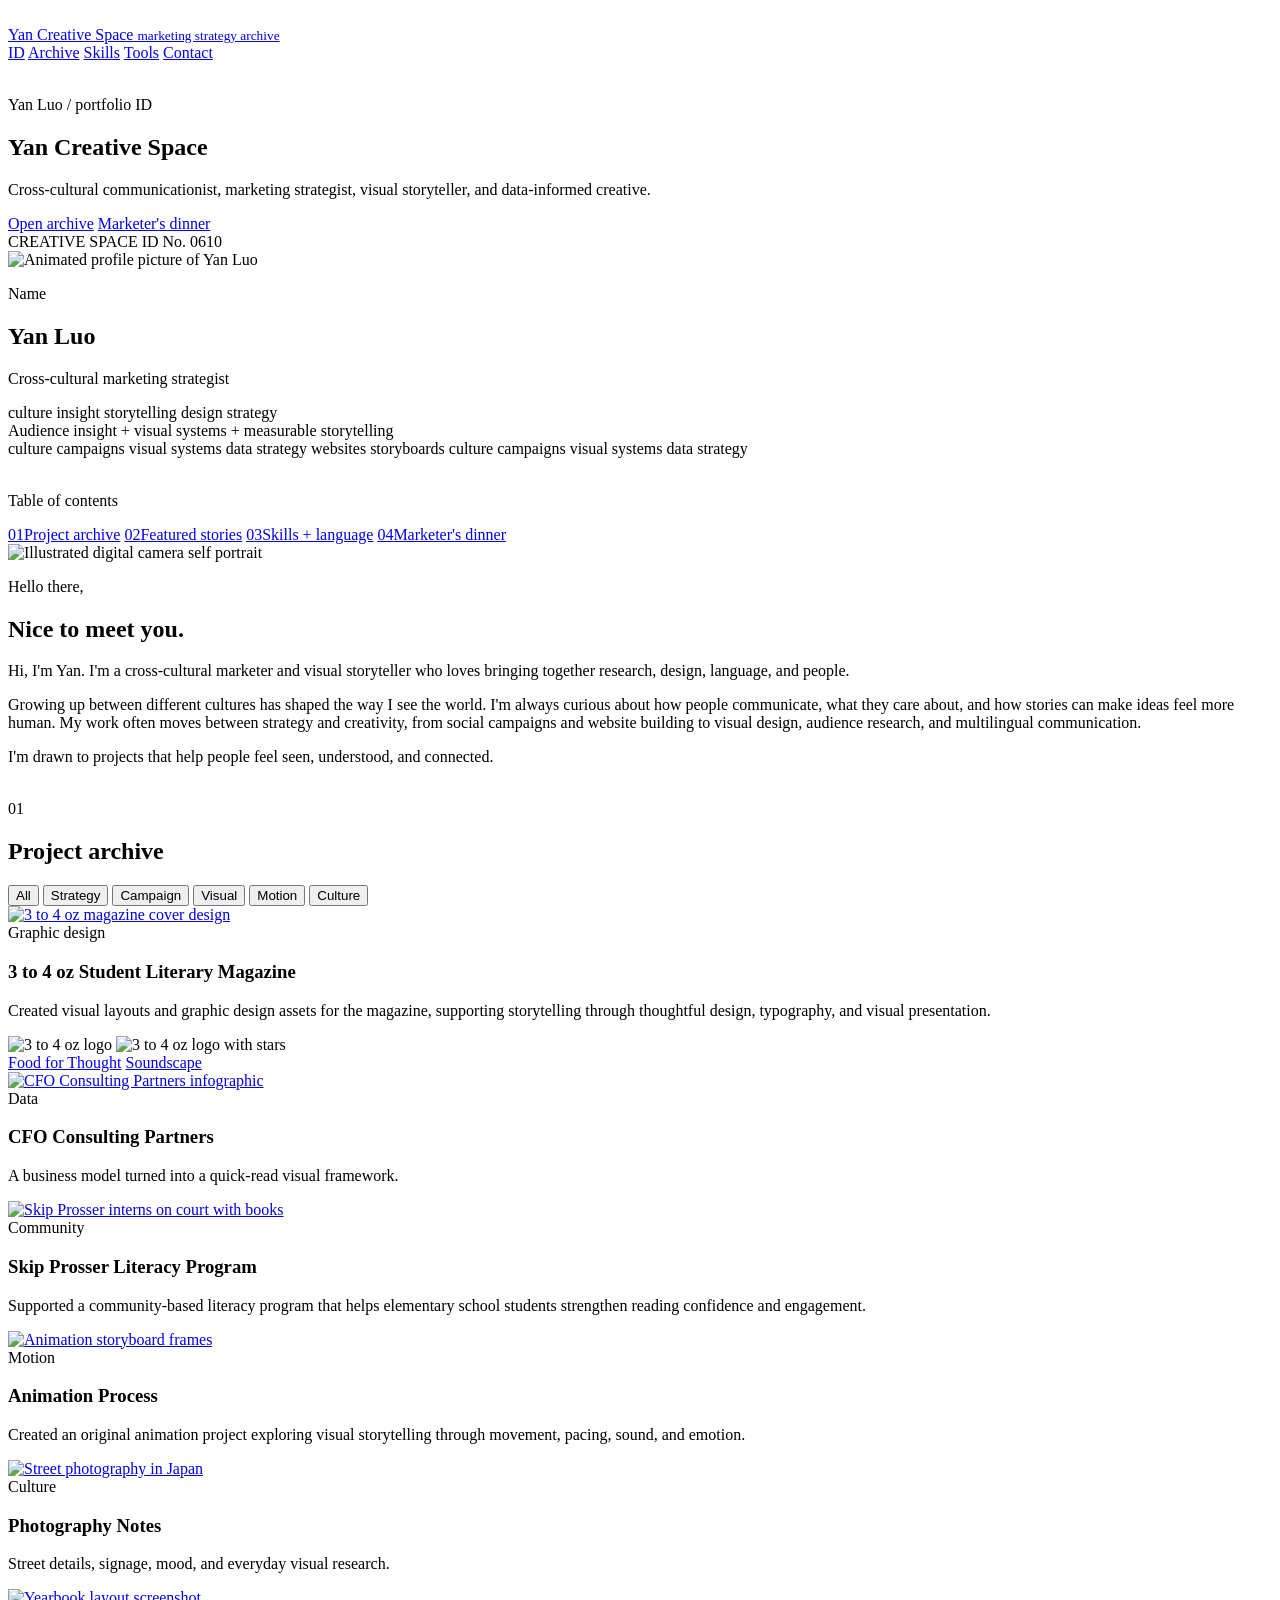
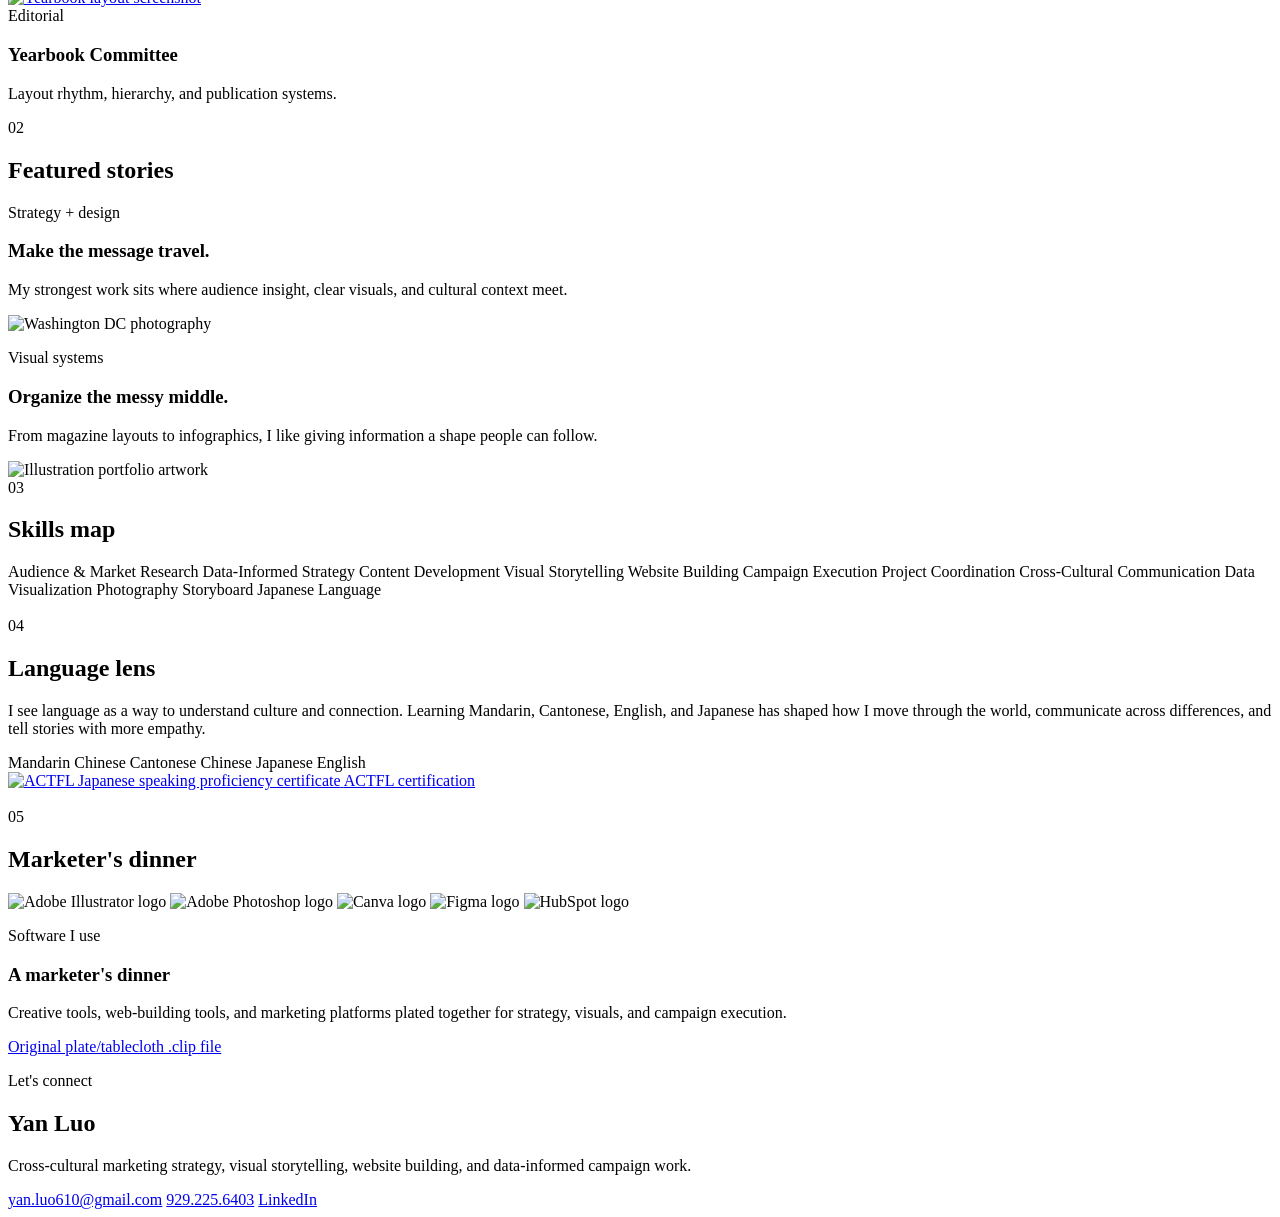
==== index.html @ bc662be3 "Add files via upload" ====
<!DOCTYPE html>
<html lang="en">
<head>
  <meta charset="UTF-8">
  <meta name="viewport" content="width=device-width, initial-scale=1.0">
  <title>Yan Creative Space</title>
  <meta name="description" content="Yan Creative Space: cross-cultural marketing strategy, visual storytelling, data-informed campaigns, websites, photography, and storyboard work by Yan Luo.">
  <link rel="preconnect" href="https://fonts.googleapis.com">
  <link rel="preconnect" href="https://fonts.gstatic.com" crossorigin>
  <link href="https://fonts.googleapis.com/css2?family=Inter:wght@400;500;600;700;800;900&family=Playfair+Display:wght@700;800;900&display=swap" rel="stylesheet">
  <link rel="stylesheet" href="styles.css">
</head>
<body>
  <div class="cursor-light" aria-hidden="true"></div>

  <div class="floating-elements" aria-hidden="true">
    <img class="float-el el-vinyl" src="assets/elements/vinyl-record-sm.png" alt="">
    <img class="float-el el-note" src="assets/elements/music-note-red-sm.png" alt="">
    <img class="float-el el-shapes" src="assets/elements/musical-elements-sm.png" alt="">
    <img class="float-el el-zig" src="assets/elements/zig-zag-yellow-sm.png" alt="">
    <img class="float-el el-trumpet" src="assets/elements/trumpet-big-sm.png" alt="">
  </div>

  <header class="site-header">
    <a class="brand" href="#top" aria-label="Yan Creative Space home">
      <span>Yan Creative Space</span>
      <small>marketing strategy archive</small>
    </a>
    <nav aria-label="Primary navigation">
      <a href="#about">ID</a>
      <a href="#work">Archive</a>
      <a href="#skills">Skills</a>
      <a href="#software">Tools</a>
      <a href="#contact">Contact</a>
    </nav>
  </header>

  <main id="top">
    <section class="hero id-hero">
      <img class="section-button sticker-apple" src="assets/buttons/apple-button.png" alt="" aria-hidden="true">
      <div class="hero-copy reveal">
        <p class="eyebrow">Yan Luo / portfolio ID</p>
        <h1>Yan Creative Space</h1>
        <p class="hero-text">Cross-cultural communicationist, marketing strategist, visual storyteller, and data-informed creative.</p>
        <div class="hero-actions">
          <a class="button primary" href="#work">Open archive</a>
          <a class="button ghost" href="#software">Marketer's dinner</a>
        </div>
      </div>

      <article id="about" class="id-card reveal" aria-label="Yan Luo profile ID card">
        <div class="id-card-top">
          <span>CREATIVE SPACE ID</span>
          <span>No. 0610</span>
        </div>
        <div class="id-card-body">
          <div class="id-photo-wrap">
            <img src="Profile%20Pic_animated.gif" alt="Animated profile picture of Yan Luo">
          </div>
          <div class="id-info">
            <p class="id-label">Name</p>
            <h2>Yan Luo</h2>
            <p class="id-role">Cross-cultural marketing strategist</p>
            <div class="id-tags">
              <span>culture</span>
              <span>insight</span>
              <span>storytelling</span>
              <span>design</span>
              <span>strategy</span>
            </div>
          </div>
        </div>
        <div class="id-card-bottom">
          <span>Audience insight + visual systems + measurable storytelling</span>
        </div>
      </article>
    </section>

    <section class="marquee" aria-label="Core themes">
      <div class="marquee-track">
        <span>culture</span>
        <span>campaigns</span>
        <span>visual systems</span>
        <span>data strategy</span>
        <span>websites</span>
        <span>storyboards</span>
        <span>culture</span>
        <span>campaigns</span>
        <span>visual systems</span>
        <span>data strategy</span>
      </div>
    </section>

    <section class="toc section reveal" aria-label="Portfolio table of contents">
      <img class="section-button sticker-blue-star" src="assets/buttons/blue-star.png" alt="" aria-hidden="true">
      <p class="eyebrow">Table of contents</p>
      <div class="toc-grid">
        <a href="#work"><span>01</span>Project archive</a>
        <a href="#features"><span>02</span>Featured stories</a>
        <a href="#skills"><span>03</span>Skills + language</a>
        <a href="#software"><span>04</span>Marketer's dinner</a>
      </div>
    </section>

    <section class="section self-intro reveal" aria-label="Self introduction">
      <div class="self-camera">
        <img src="digital%20camera_pic.png" alt="Illustrated digital camera self portrait">
      </div>
      <div class="self-copy">
        <p class="eyebrow">Hello there,</p>
        <h2>Nice to meet you.</h2>
        <p>Hi, I'm Yan. I'm a cross-cultural marketer and visual storyteller who loves bringing together research, design, language, and people.</p>
        <p>Growing up between different cultures has shaped the way I see the world. I'm always curious about how people communicate, what they care about, and how stories can make ideas feel more human. My work often moves between strategy and creativity, from social campaigns and website building to visual design, audience research, and multilingual communication.</p>
        <p>I'm drawn to projects that help people feel seen, understood, and connected.</p>
      </div>
    </section>

    <section id="work" class="section work-section">
      <img class="section-button sticker-green" src="assets/buttons/green-button.png" alt="" aria-hidden="true">
      <div class="section-title reveal">
        <span>01</span>
        <h2>Project archive</h2>
      </div>

      <div class="filters reveal" aria-label="Project filters">
        <button class="filter active" data-filter="all">All</button>
        <button class="filter" data-filter="strategy">Strategy</button>
        <button class="filter" data-filter="campaign">Campaign</button>
        <button class="filter" data-filter="visual">Visual</button>
        <button class="filter" data-filter="motion">Motion</button>
        <button class="filter" data-filter="culture">Culture</button>
      </div>

      <div class="project-grid">
        <article class="project-card reveal tilt" data-category="visual culture">
          <a class="project-image" href="project-3to4.html" aria-label="Open 3 to 4 oz Magazine project page">
            <img src="3%20to%204%20oz%20literacy%20magazine/Cover%20Final%20Draft_Lighter.png" alt="3 to 4 oz magazine cover design">
          </a>
          <div>
            <span>Graphic design</span>
            <h3>3 to 4 oz Student Literary Magazine</h3>
            <p>Created visual layouts and graphic design assets for the magazine, supporting storytelling through thoughtful design, typography, and visual presentation.</p>
            <div class="mini-gallery" aria-label="3 to 4 oz supporting visuals">
              <img src="3%20to%204%20oz%20literacy%20magazine/3to4%20logo.png" alt="3 to 4 oz logo">
              <img src="3%20to%204%20oz%20literacy%20magazine/logo%20w%20stars.png" alt="3 to 4 oz logo with stars">
            </div>
            <div class="card-links">
              <a href="https://issuu.com/3to4ounces/docs/food_for_thought_fall_2025" target="_blank" rel="noopener">Food for Thought</a>
              <a href="https://issuu.com/3to4ounces/docs/soundscape_spring_2026" target="_blank" rel="noopener">Soundscape</a>
            </div>
          </div>
        </article>

        <article class="project-card reveal tilt" data-category="strategy visual">
          <a class="project-image" href="CFOCP_graphics/3-leg%20Stool_New_Updated-01.png" target="_blank" rel="noopener" aria-label="Open full image for CFO Consulting Partners">
            <img src="CFOCP_graphics/3-leg%20Stool_New_Updated-01.png" alt="CFO Consulting Partners infographic">
          </a>
          <div>
            <span>Data</span>
            <h3>CFO Consulting Partners</h3>
            <p>A business model turned into a quick-read visual framework.</p>
          </div>
        </article>

        <article class="project-card reveal tilt" data-category="culture campaign">
          <a class="project-image" href="skip-prosser.html" aria-label="Open Skip Prosser Literacy Program project page">
            <img src="Skip%20Prosser/Skip%20Interns%202023%20Books%20on%20Court.jpg" alt="Skip Prosser interns on court with books">
          </a>
          <div>
            <span>Community</span>
            <h3>Skip Prosser Literacy Program</h3>
            <p>Supported a community-based literacy program that helps elementary school students strengthen reading confidence and engagement.</p>
          </div>
        </article>

        <article class="project-card reveal tilt" data-category="motion visual">
          <a class="project-image" href="animation.html" aria-label="Open Animation Process project page">
            <img src="Animation%20Example_Process/Storyboard_A1-B4.png" alt="Animation storyboard frames">
          </a>
          <div>
            <span>Motion</span>
            <h3>Animation Process</h3>
            <p>Created an original animation project exploring visual storytelling through movement, pacing, sound, and emotion.</p>
          </div>
        </article>

        <article class="project-card reveal tilt" data-category="culture visual">
          <a class="project-image" href="photography.html" aria-label="Open Photography Notes project page">
            <img src="Photography/Summer%20Dump_japan/R0000588.JPG" alt="Street photography in Japan">
          </a>
          <div>
            <span>Culture</span>
            <h3>Photography Notes</h3>
            <p>Street details, signage, mood, and everyday visual research.</p>
          </div>
        </article>

        <article class="project-card reveal tilt" data-category="visual campaign">
          <a class="project-image" href="yearbook.html" aria-label="Open Yearbook Committee project page">
            <img src="Yearbook%20Layout_HighSchool_Example/Screenshot%202024-10-13%20162159.png" alt="Yearbook layout screenshot">
          </a>
          <div>
            <span>Editorial</span>
            <h3>Yearbook Committee</h3>
            <p>Layout rhythm, hierarchy, and publication systems.</p>
          </div>
        </article>
      </div>
    </section>

    <section id="features" class="section feature-layout">
      <div class="section-title reveal">
        <span>02</span>
        <h2>Featured stories</h2>
      </div>

      <article class="feature-panel reveal">
        <div>
          <p class="eyebrow">Strategy + design</p>
          <h3>Make the message travel.</h3>
          <p>My strongest work sits where audience insight, clear visuals, and cultural context meet.</p>
        </div>
        <img src="Photography/DC/R0002203.JPG" alt="Washington DC photography">
      </article>

      <article class="feature-panel reverse reveal">
        <div>
          <p class="eyebrow">Visual systems</p>
          <h3>Organize the messy middle.</h3>
          <p>From magazine layouts to infographics, I like giving information a shape people can follow.</p>
        </div>
        <img src="Portfolio/Luo_Yan_1130.PNG" alt="Illustration portfolio artwork">
      </article>
    </section>

    <section id="skills" class="section skills-board">
      <div class="section-title reveal">
        <span>03</span>
        <h2>Skills map</h2>
      </div>
      <div class="skill-notes reveal">
        <span>Audience & Market Research</span>
        <span>Data-Informed Strategy</span>
        <span>Content Development</span>
        <span>Visual Storytelling</span>
        <span>Website Building</span>
        <span>Campaign Execution</span>
        <span>Project Coordination</span>
        <span>Cross-Cultural Communication</span>
        <span>Data Visualization</span>
        <span>Photography</span>
        <span>Storyboard</span>
        <span>Japanese Language</span>
      </div>
    </section>

    <section id="language" class="section language-section">
      <img class="section-button sticker-heart" src="assets/buttons/heart-button.png" alt="" aria-hidden="true">
      <div class="section-title reveal">
        <span>04</span>
        <h2>Language lens</h2>
      </div>
      <div class="language-board reveal">
        <div>
          <p>I see language as a way to understand culture and connection. Learning Mandarin, Cantonese, English, and Japanese has shaped how I move through the world, communicate across differences, and tell stories with more empathy.</p>
          <div class="language-tags">
            <span>Mandarin Chinese</span>
            <span>Cantonese Chinese</span>
            <span>Japanese</span>
            <span>English</span>
          </div>
        </div>
        <a class="certificate-card" href="Award_Certificate/japanese-speaking-proficiency-advanced-low.1.png" target="_blank" rel="noopener">
          <img src="Award_Certificate/japanese-speaking-proficiency-advanced-low.1.png" alt="ACTFL Japanese speaking proficiency certificate">
          <span>ACTFL certification</span>
        </a>
      </div>
    </section>

    <section id="software" class="section software-section">
      <img class="section-button sticker-yellow-star" src="assets/buttons/yellow-star-button.png" alt="" aria-hidden="true">
      <div class="section-title reveal">
        <span>05</span>
        <h2>Marketer's dinner</h2>
      </div>
      <div class="dinner-board dinner-board-image reveal">
        <div class="plate plate-on-art" aria-label="Software logos arranged on the marketer's dinner plate">
          <img src="Software/Adobe_Illustrator_CC_icon.svg.png" alt="Adobe Illustrator logo">
          <img src="Software/Adobe_Photoshop_CC_icon.svg.png" alt="Adobe Photoshop logo">
          <img src="Software/Canva-logo-PNG-large-size.png" alt="Canva logo">
          <img src="Software/Figma-logo.svg.png" alt="Figma logo">
          <img src="Software/HubSpot-Emblem.png" alt="HubSpot logo">
        </div>
        <div class="dinner-note">
          <p class="eyebrow">Software I use</p>
          <h3>A marketer's dinner</h3>
          <p>Creative tools, web-building tools, and marketing platforms plated together for strategy, visuals, and campaign execution.</p>
          <a href="3%20to%204%20oz%20literacy%20magazine/Table%20Cloth_Plate.clip">Original plate/tablecloth .clip file</a>
        </div>
      </div>
    </section>

    <section id="contact" class="contact">
      <div class="reveal">
        <p class="eyebrow">Let's connect</p>
        <h2>Yan Luo</h2>
        <p>Cross-cultural marketing strategy, visual storytelling, website building, and data-informed campaign work.</p>
      </div>
      <div class="contact-links reveal">
        <a href="mailto:yan.luo610@gmail.com">yan.luo610@gmail.com</a>
        <a href="tel:9292256403">929.225.6403</a>
        <a href="https://www.linkedin.com/in/yan-luo-b403a42a7/" target="_blank" rel="noopener">LinkedIn</a>
      </div>
    </section>
  </main>

  <script src="script.js"></script>
</body>
</html>
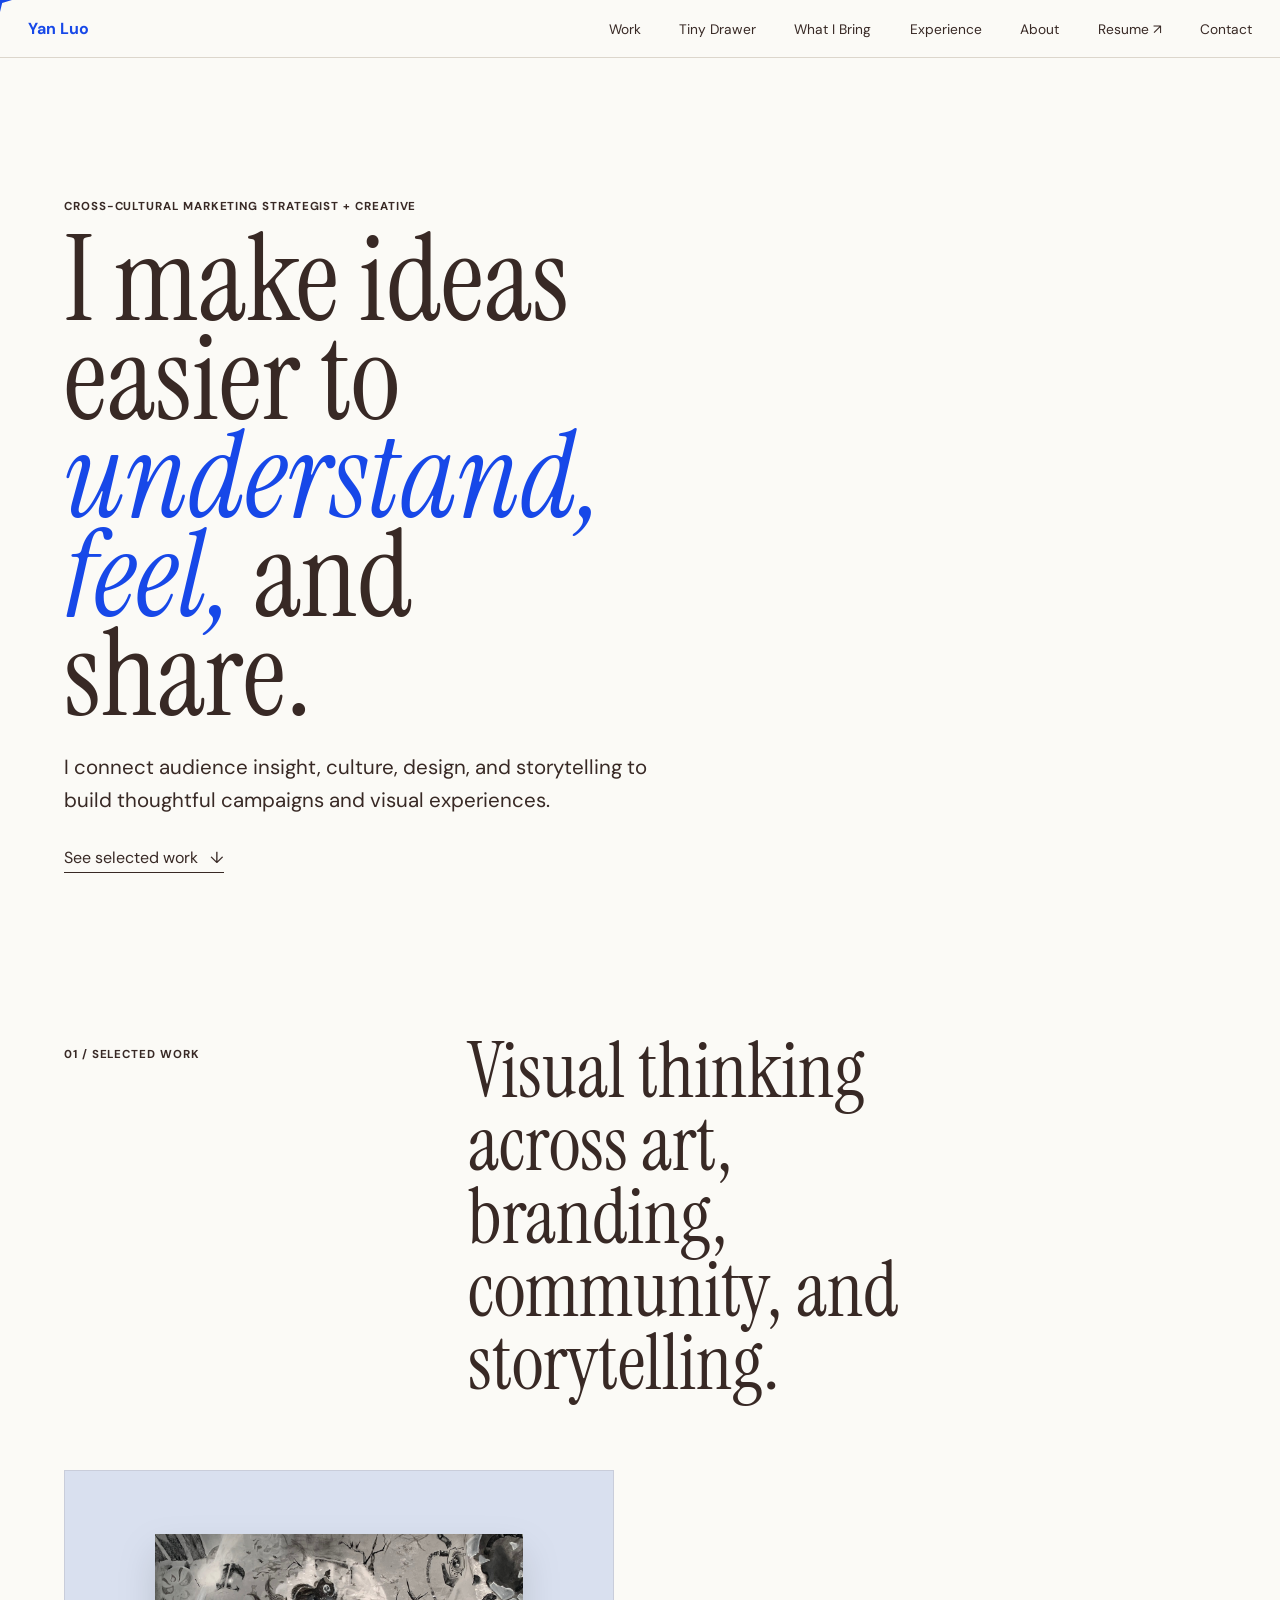
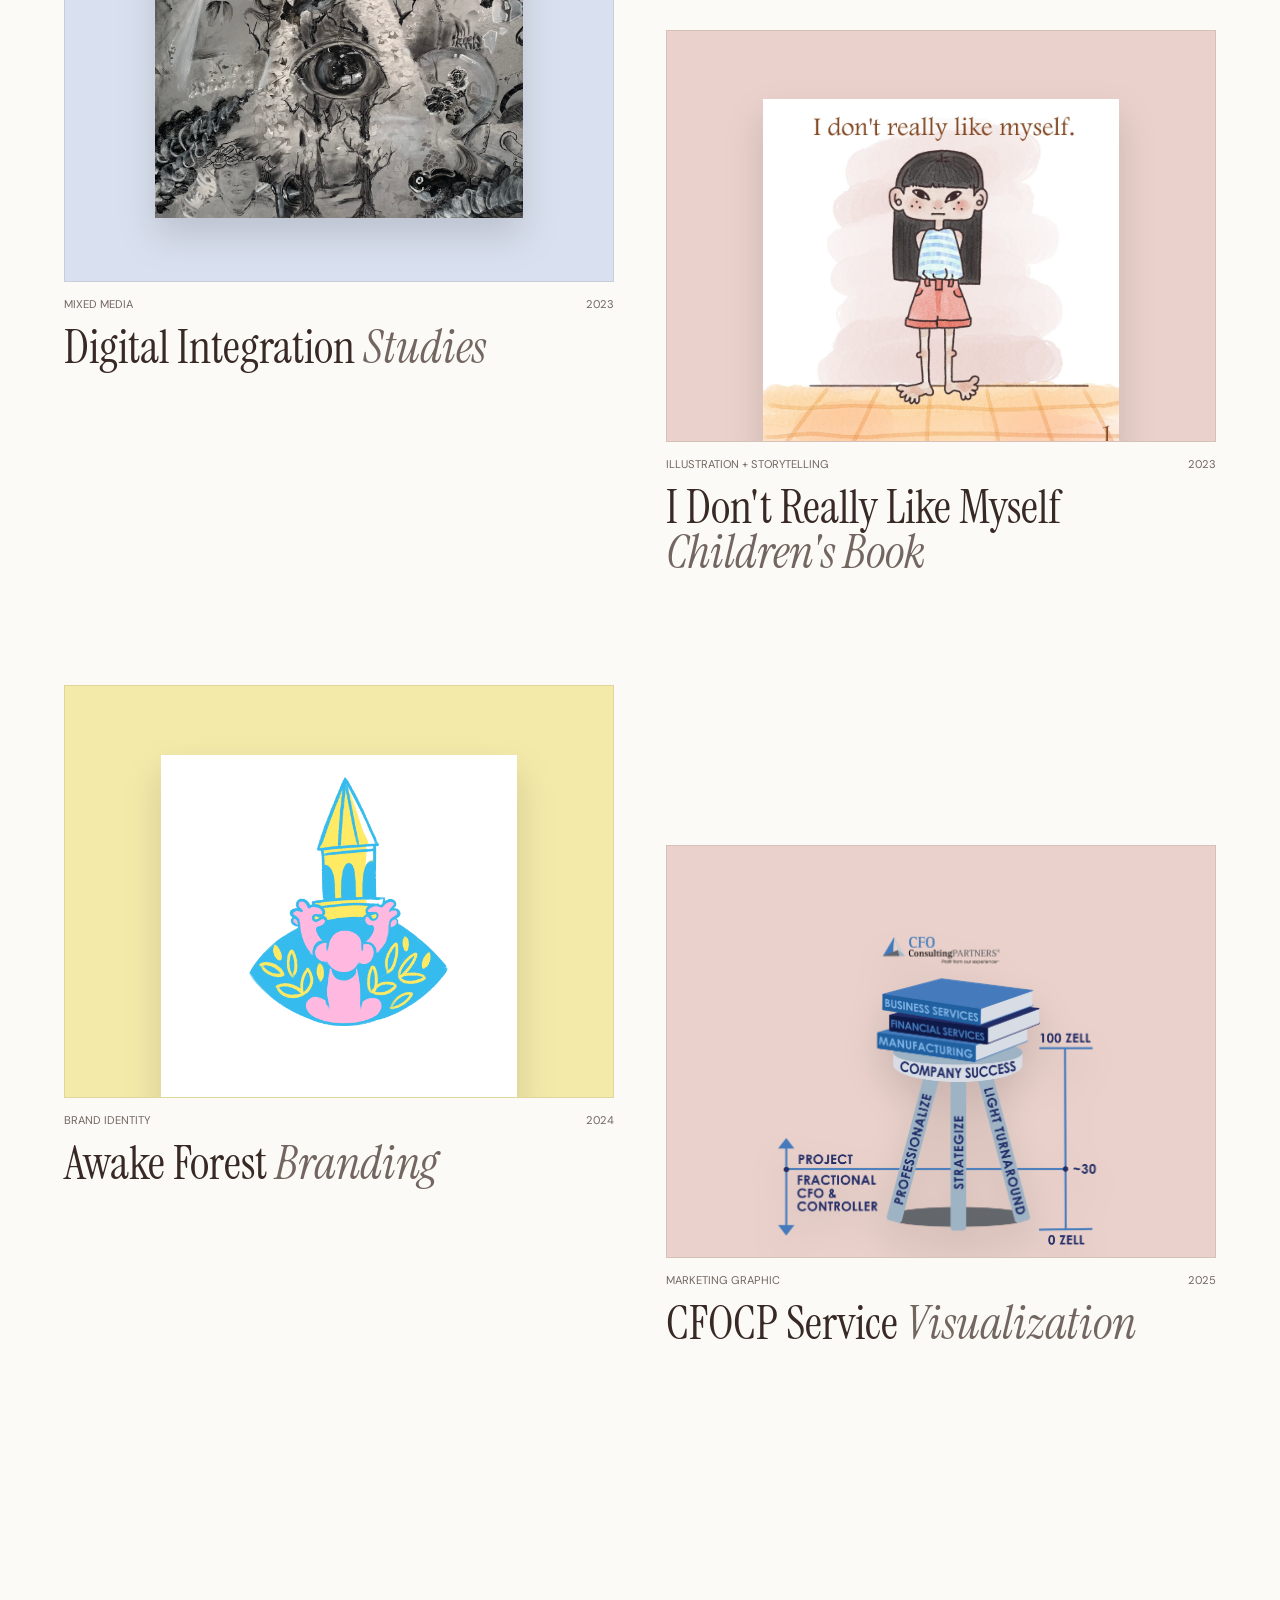
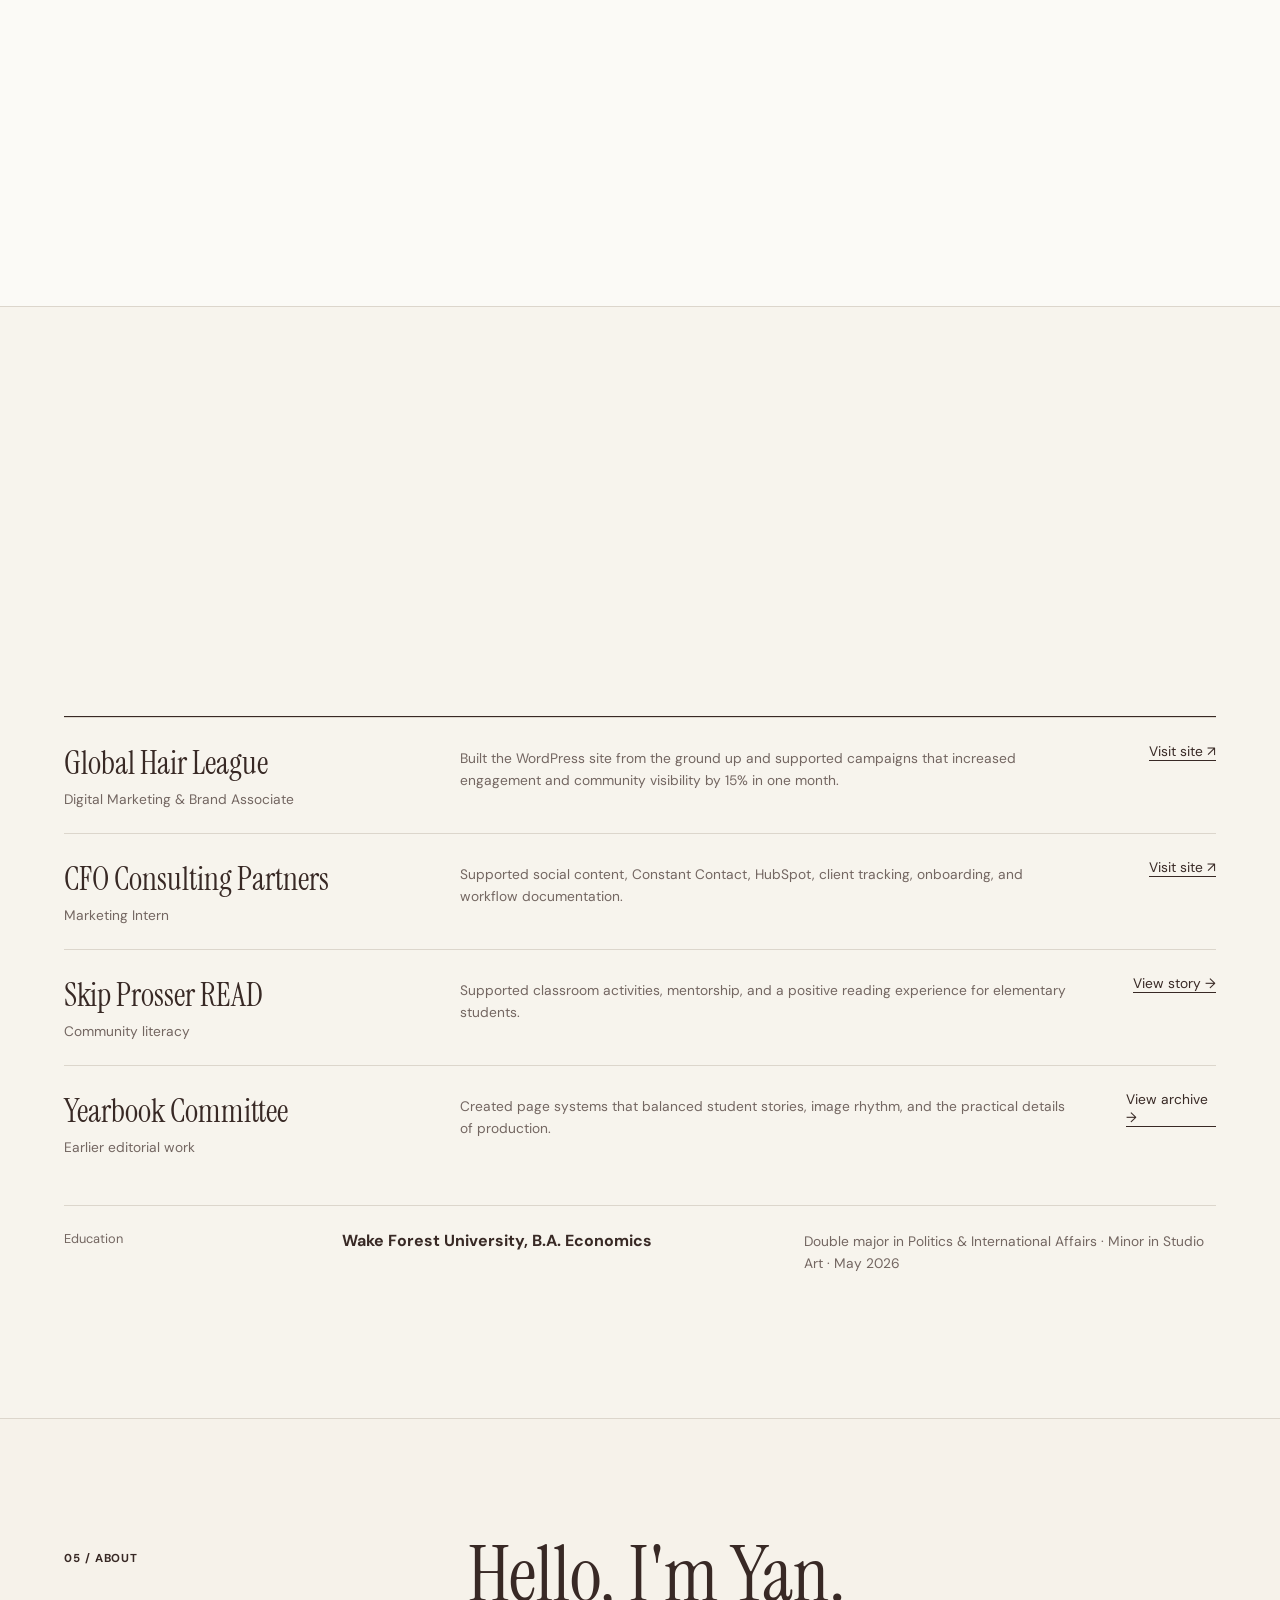
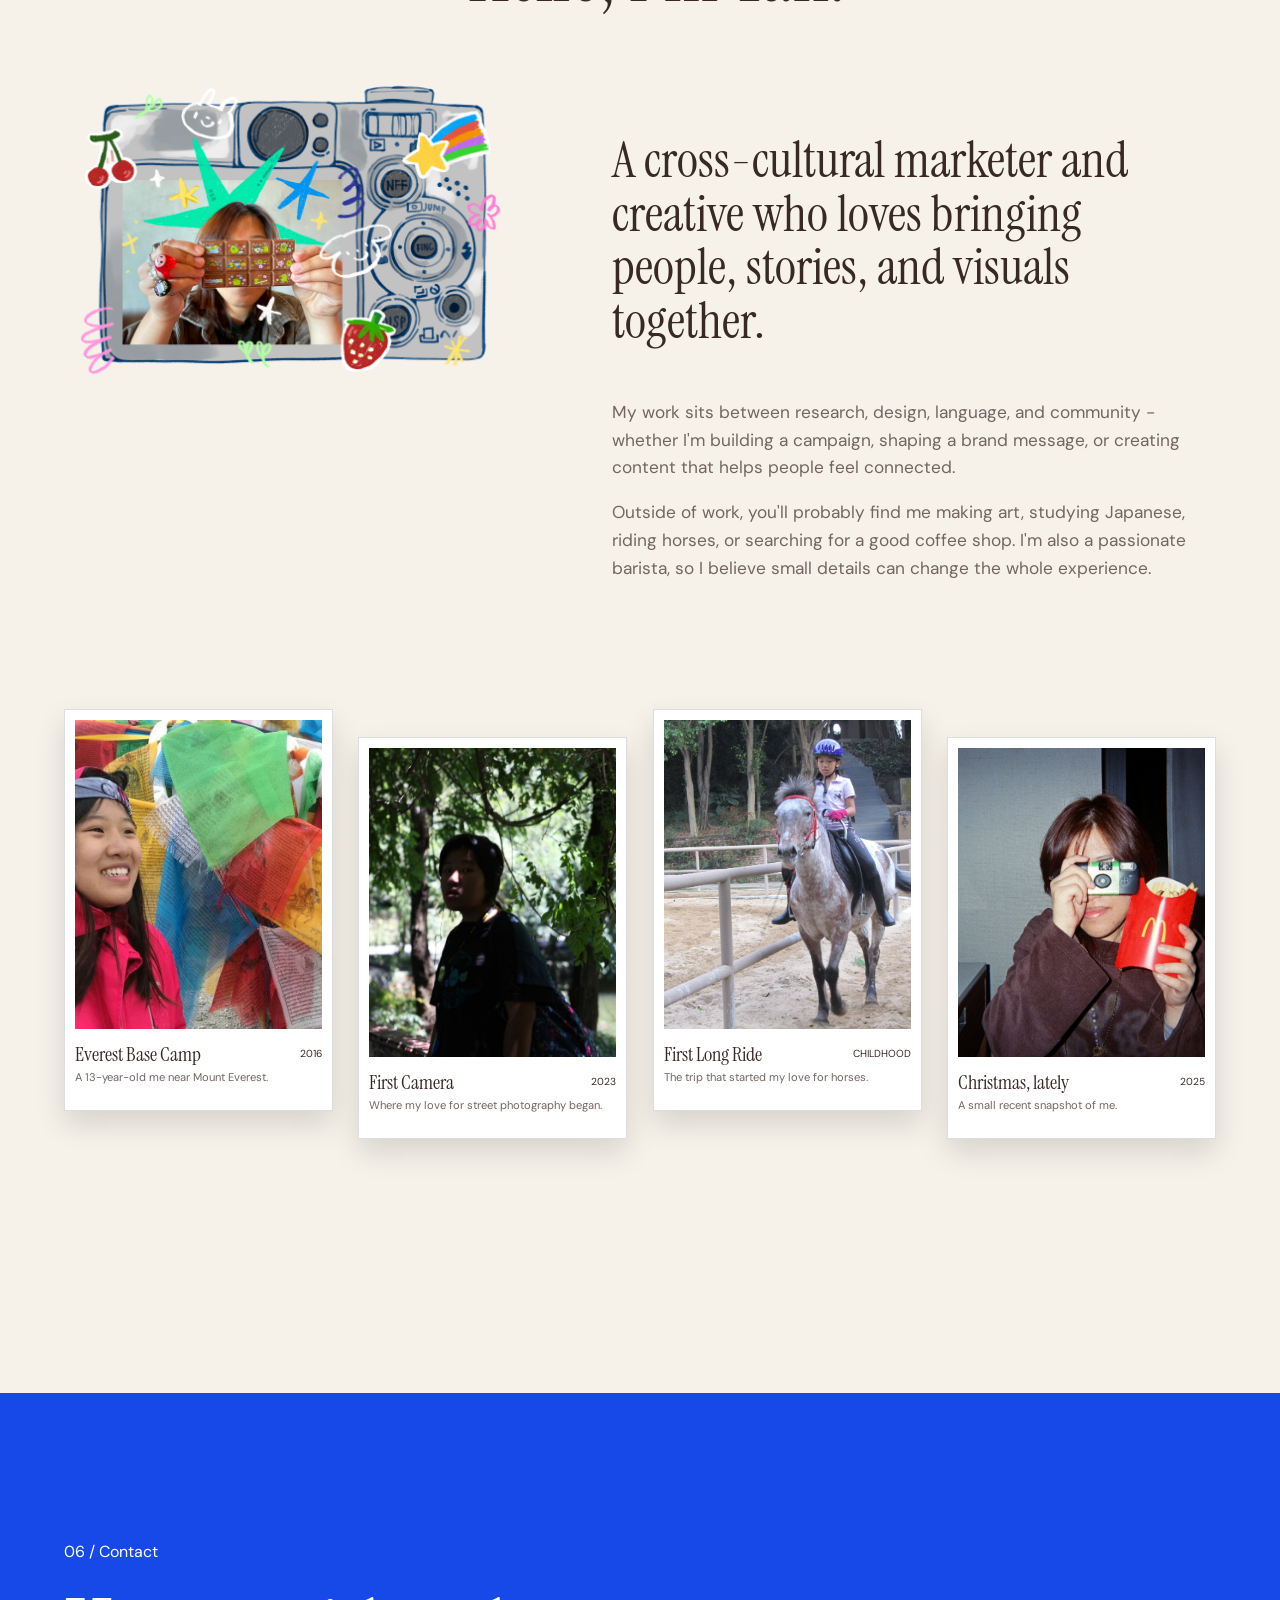
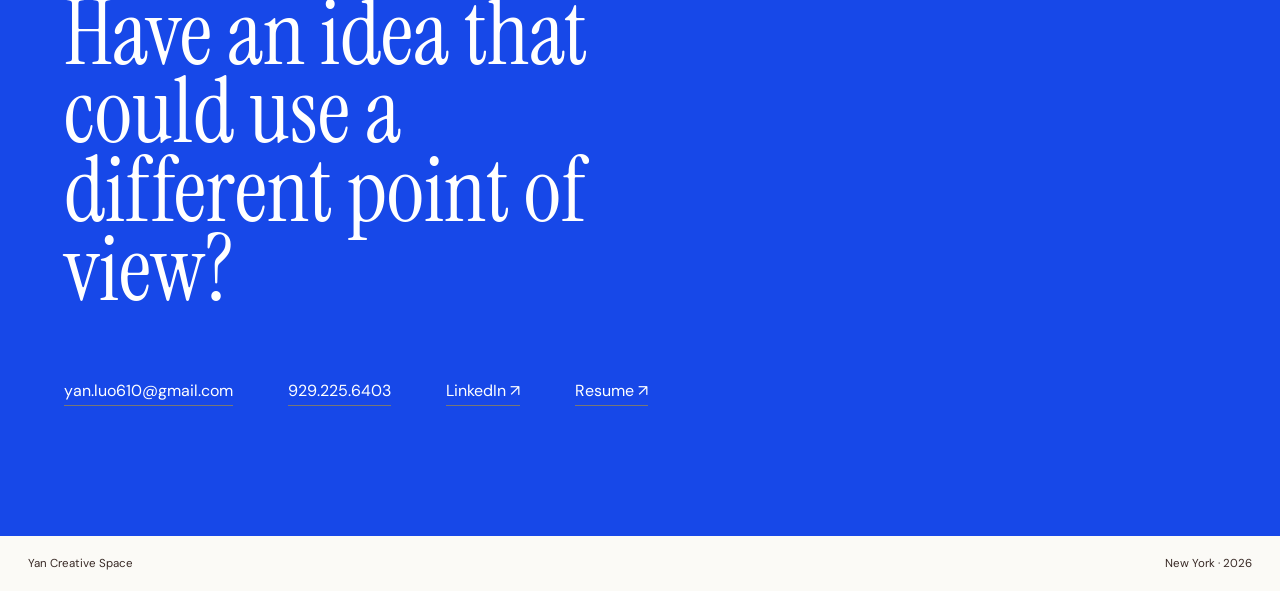
==== commit 52eb35a5: "Initial portfolio website" ====
--- a/index.html
+++ b/index.html
@@ -1,319 +1,59 @@
 <!DOCTYPE html>
 <html lang="en">
 <head>
-  <meta charset="UTF-8">
-  <meta name="viewport" content="width=device-width, initial-scale=1.0">
+  <meta charset="UTF-8"><meta name="viewport" content="width=device-width,initial-scale=1">
   <title>Yan Creative Space</title>
-  <meta name="description" content="Yan Creative Space: cross-cultural marketing strategy, visual storytelling, data-informed campaigns, websites, photography, and storyboard work by Yan Luo.">
-  <link rel="preconnect" href="https://fonts.googleapis.com">
-  <link rel="preconnect" href="https://fonts.gstatic.com" crossorigin>
-  <link href="https://fonts.googleapis.com/css2?family=Inter:wght@400;500;600;700;800;900&family=Playfair+Display:wght@700;800;900&display=swap" rel="stylesheet">
-  <link rel="stylesheet" href="styles.css">
+  <meta name="description" content="The portfolio of Yan Luo, a cross-cultural marketing strategist and visual storyteller.">
+  <link rel="preconnect" href="https://fonts.googleapis.com"><link rel="preconnect" href="https://fonts.gstatic.com" crossorigin>
+  <link href="https://fonts.googleapis.com/css2?family=DM+Sans:wght@400;500;600;700&family=Instrument+Serif:ital@0;1&display=swap" rel="stylesheet"><link rel="stylesheet" href="styles.css">
 </head>
-<body>
-  <div class="cursor-light" aria-hidden="true"></div>
+<body><div class="cursor-light" aria-hidden="true"></div>
+<header class="site-header"><a class="brand" href="#top">Yan Luo</a><nav aria-label="Primary navigation"><a href="#work">Work</a><a href="#graphics-drawer">Tiny Drawer</a><a href="#index">What I Bring</a><a href="#experience">Experience</a><a href="#about">About</a><a href="assets/web/resume-yan-luo-2026.pdf" target="_blank" rel="noopener">Resume &nearr;</a><a href="#contact">Contact</a></nav></header>
+<main id="top">
+  <section class="new-hero"><div class="hero-lead reveal"><p class="kicker">Cross-cultural marketing strategist + creative</p><h1>I make ideas easier to <em>understand, feel,</em> and share.</h1><p class="hero-summary">I connect audience insight, culture, design, and storytelling to build thoughtful campaigns and visual experiences.</p><a class="text-link" href="#work">See selected work <span>&darr;</span></a></div></section>
 
-  <div class="floating-elements" aria-hidden="true">
-    <img class="float-el el-vinyl" src="assets/elements/vinyl-record-sm.png" alt="">
-    <img class="float-el el-note" src="assets/elements/music-note-red-sm.png" alt="">
-    <img class="float-el el-shapes" src="assets/elements/musical-elements-sm.png" alt="">
-    <img class="float-el el-zig" src="assets/elements/zig-zag-yellow-sm.png" alt="">
-    <img class="float-el el-trumpet" src="assets/elements/trumpet-big-sm.png" alt="">
-  </div>
+  <section id="work" class="page-section"><header class="section-head reveal"><p>01 / Selected work</p><h2>Visual thinking across art, branding, community, and storytelling.</h2></header>
+    <div class="work-list">
+      <a class="work-item reveal" href="digital-integration.html"><div class="work-visual blue-field contain-visual"><img src="assets/web/digital-phase-final.jpg" alt="Final mixed-media artwork from Digital Integration Studies"><div class="hover-note pixel-note"><b>&gt; PROCESS_LOG</b><span>Made: a layered mixed-media print</span><span>From: photography, drawing + print</span><span>Focus: translating between media</span></div></div><div class="work-meta"><span>Mixed media</span><span>2023</span></div><h3>Digital Integration <i>Studies</i></h3></a>
+      <a class="work-item reveal" href="childrens-book.html"><div class="work-visual coral-field contain-visual"><img src="assets/web/childrens-book-01.jpg" alt="Cover of I Don't Really Like Myself"><div class="hover-note sticky-note"><b>STORY NOTE</b><span>Made: a complete children's book</span><span>For: identity, care + belonging</span><span>Focus: audience + visual tone</span></div></div><div class="work-meta"><span>Illustration + storytelling</span><span>2023</span></div><h3>I Don't Really Like Myself <i>Children's Book</i></h3></a>
+      <a class="work-item reveal" href="brand-work.html#awake"><div class="work-visual blue-field contain-visual"><img src="assets/web/awake-logo-final.png" alt="Awake Forest final brand mark"><div class="hover-note pixel-note"><b>&gt; BRAND_FILE</b><span>Made: a logo + brand direction</span><span>For: an imaginative forest world</span><span>Focus: iteration + visual tone</span></div></div><div class="work-meta"><span>Brand identity</span><span>2024</span></div><h3>Awake Forest <i>Branding</i></h3></a>
+      <a class="work-item reveal" href="cfocp-service.html"><div class="work-visual coral-field contain-visual"><img src="assets/web/cfocp-service-final.png" alt="CFO Consulting Partners service visualization"><div class="hover-note pixel-note"><b>&gt; CLIENT_STORY</b><span>Made: pitch graphic + service visual</span><span>For: prospective clients</span><span>Focus: clarity, trust + B2B story</span></div></div><div class="work-meta"><span>Marketing graphic</span><span>2025</span></div><h3>CFOCP Service <i>Visualization</i></h3></a>
+      <a class="work-item reveal" href="brand-work.html#culturality"><div class="work-visual yellow-field contain-visual"><img src="assets/web/culturality-aapi.jpg" alt="Culturality Club AAPI event graphic"><div class="hover-note sticky-note"><b>COMMUNITY NOTE</b><span>Made: campaign + event graphics</span><span>For: a multicultural campus</span><span>Focus: invitation + belonging</span></div></div><div class="work-meta"><span>Community graphics</span><span>2023-25</span></div><h3>Culturality Club <i>Graphics</i></h3></a>
+    </div>
+  </section>
 
-  <header class="site-header">
-    <a class="brand" href="#top" aria-label="Yan Creative Space home">
-      <span>Yan Creative Space</span>
-      <small>marketing strategy archive</small>
-    </a>
-    <nav aria-label="Primary navigation">
-      <a href="#about">ID</a>
-      <a href="#work">Archive</a>
-      <a href="#skills">Skills</a>
-      <a href="#software">Tools</a>
-      <a href="#contact">Contact</a>
-    </nav>
-  </header>
+  <section id="graphics-drawer" class="graphics-drawer page-section">
+    <header class="section-head reveal"><p>02 / Tiny Graphics Drawer</p><h2>Small visual pieces that still have something to say.</h2></header>
+    <div class="drawer-intro reveal"><p>Open a piece from the pile.</p><span>Event flyers, logo sketches, and small visual experiments.</span></div>
+    <div class="paper-stack reveal" aria-label="A drawer of small design pieces">
+      <button class="paper-card" type="button" data-title="Cozy Fest Coloring Page" data-tool="Illustrator / Canva" data-context="Interactive campus event design" data-thought="Turn a promotional graphic into a small moment of participation and play." data-image="assets/web/drawer-cozy-fest.jpg"><span class="paper-tape"></span><img src="assets/web/drawer-cozy-fest.jpg" alt="Cozy Fest illustrated coloring page"><strong>Cozy Fest</strong><small>Illustration / coloring page</small></button>
+      <button class="paper-card" type="button" data-title="February Event Graphic" data-tool="Canva" data-context="Campus event promotion" data-thought="Use a compact visual system to make the invitation feel immediate." data-image="assets/web/drawer-february-event.jpg"><span class="paper-tape"></span><img src="assets/web/drawer-february-event.jpg" alt="February campus event graphic"><strong>February Note</strong><small>Canva / event graphic</small></button>
+      <button class="paper-card" type="button" data-title="Trick or Treat Around the World" data-tool="Canva" data-context="Multicultural Halloween event" data-thought="Keep the energy playful while making the event details easy to scan." data-image="assets/web/drawer-trick-or-treat.jpg"><span class="paper-sticker">BOO!</span><img src="assets/web/drawer-trick-or-treat.jpg" alt="Trick or Treat Around the World event flyer"><strong>Around the World</strong><small>Canva / event flyer</small></button>
+      <button class="paper-card" type="button" data-title="Pierogies and Pride" data-tool="Canva" data-context="Culturality food event" data-thought="Let a specific cultural detail carry the personality of the invitation." data-image="assets/web/drawer-pierogies-pride.jpg"><span class="paper-tape"></span><img src="assets/web/drawer-pierogies-pride.jpg" alt="Polish Pierogies and Pride event graphic"><strong>Pierogies + Pride</strong><small>Canva / event flyer</small></button>
+      <button class="paper-card" type="button" data-title="Awake Forest Logo Exploration" data-tool="Illustrator / Canva" data-context="Concept brand identity" data-thought="Testing how a small mark can carry personality and clarity." data-image="assets/web/drawer-awake-pink.png"><span class="paper-sticker">v.02</span><img src="assets/web/drawer-awake-pink.png" alt="Pink Awake Forest logo exploration"><strong>Awake Forest</strong><small>Illustrator / logo study</small></button>
+      <button class="paper-card" type="button" data-title="Awake Forest Line Mark" data-tool="Illustrator" data-context="Identity system exploration" data-thought="Reduce the idea until the silhouette still feels alive." data-image="assets/web/drawer-awake-line.png"><span class="paper-tape"></span><img src="assets/web/drawer-awake-line.png" alt="Awake Forest line logo variation"><strong>Line Mark</strong><small>Illustrator / identity scrap</small></button>
+      <button class="paper-card" type="button" data-title="Upcoming Event Template" data-tool="Canva" data-context="Reusable campus promotion" data-thought="A flexible template should be recognizable before the details change." data-image="assets/web/drawer-upcoming-event.jpg"><span class="paper-sticker">NEW</span><img src="assets/web/drawer-upcoming-event.jpg" alt="Upcoming Event social media template"><strong>Coming Up</strong><small>Canva / social template</small></button>
+    </div>
+  </section>
 
-  <main id="top">
-    <section class="hero id-hero">
-      <img class="section-button sticker-apple" src="assets/buttons/apple-button.png" alt="" aria-hidden="true">
-      <div class="hero-copy reveal">
-        <p class="eyebrow">Yan Luo / portfolio ID</p>
-        <h1>Yan Creative Space</h1>
-        <p class="hero-text">Cross-cultural communicationist, marketing strategist, visual storyteller, and data-informed creative.</p>
-        <div class="hero-actions">
-          <a class="button primary" href="#work">Open archive</a>
-          <a class="button ghost" href="#software">Marketer's dinner</a>
-        </div>
-      </div>
+  <section id="index" class="page-section project-index"><header class="section-head reveal"><p>03 / How I can help</p><h2>A small index of what I bring.</h2></header>
+    <div class="contribution-grid reveal"><article><span>01</span><h3>Make ideas readable</h3><p>I research, organize, and turn scattered information into clear content, campaigns, and visual systems.</p></article><article><span>02</span><h3>Build community moments</h3><p>I create social campaigns, events, and digital content that help people feel invited and connected.</p></article><article><span>03</span><h3>Connect marketing to follow-up</h3><p>I support email campaigns, CRM organization, HubSpot updates, and tracking so marketing leads somewhere useful.</p></article><article><span>04</span><h3>Move between cultures</h3><p>I use language, context, and care to communicate across English, Mandarin, Cantonese, and Japanese-speaking audiences.</p></article><article><span>05</span><h3>Execute the details</h3><p>I support timelines, archives, websites, logistics, and documentation so teams can move more smoothly.</p></article><article><span>06</span><h3>Add visual personality</h3><p>I bring design, illustration, layout, and storytelling into brand and marketing work.</p></article></div>
+  </section>
 
-      <article id="about" class="id-card reveal" aria-label="Yan Luo profile ID card">
-        <div class="id-card-top">
-          <span>CREATIVE SPACE ID</span>
-          <span>No. 0610</span>
-        </div>
-        <div class="id-card-body">
-          <div class="id-photo-wrap">
-            <img src="Profile%20Pic_animated.gif" alt="Animated profile picture of Yan Luo">
-          </div>
-          <div class="id-info">
-            <p class="id-label">Name</p>
-            <h2>Yan Luo</h2>
-            <p class="id-role">Cross-cultural marketing strategist</p>
-            <div class="id-tags">
-              <span>culture</span>
-              <span>insight</span>
-              <span>storytelling</span>
-              <span>design</span>
-              <span>strategy</span>
-            </div>
-          </div>
-        </div>
-        <div class="id-card-bottom">
-          <span>Audience insight + visual systems + measurable storytelling</span>
-        </div>
-      </article>
-    </section>
+  <aside id="toolkit" class="toolkit-section"><div class="marketers-plate reveal"><div><p class="kicker">Creative Toolkit</p><h3>A Marketer's Plate</h3><p>A playful visual menu of the tools I use to design, organize, publish, and connect ideas.</p></div><div class="plate-visual"><img class="plate-photo" src="assets/web/marketers-plate.jpg" alt="Table setting with a central plate"><div class="tool-place-setting" aria-label="Software tools"><img src="assets/web/software-illustrator.png" alt="Adobe Illustrator"><img src="assets/web/software-photoshop.png" alt="Adobe Photoshop"><img src="assets/web/software-canva.png" alt="Canva"><img src="assets/web/software-figma.png" alt="Figma"><img src="assets/web/software-hubspot.png" alt="HubSpot"><img src="assets/web/software-codex.png" alt="Codex"></div></div></div></aside>
 
-    <section class="marquee" aria-label="Core themes">
-      <div class="marquee-track">
-        <span>culture</span>
-        <span>campaigns</span>
-        <span>visual systems</span>
-        <span>data strategy</span>
-        <span>websites</span>
-        <span>storyboards</span>
-        <span>culture</span>
-        <span>campaigns</span>
-        <span>visual systems</span>
-        <span>data strategy</span>
-      </div>
-    </section>
+  <section id="experience" class="page-section experience-section"><header class="section-head reveal"><p>04 / Experience</p><h2>Professional + community experience.</h2></header><div class="professional-work reveal"><article><div><h3>Global Hair League</h3><span>Digital Marketing &amp; Brand Associate</span></div><p>Built the WordPress site from the ground up and supported campaigns that increased engagement and community visibility by 15% in one month.</p><a href="https://globalhairleague.com/" target="_blank" rel="noopener">Visit site &nearr;</a></article><article><div><h3>CFO Consulting Partners</h3><span>Marketing Intern</span></div><p>Supported social content, Constant Contact, HubSpot, client tracking, onboarding, and workflow documentation.</p><a href="https://cfoconsultingpartners.com/" target="_blank" rel="noopener">Visit site &nearr;</a></article><article><div><h3>Skip Prosser READ</h3><span>Community literacy</span></div><p>Supported classroom activities, mentorship, and a positive reading experience for elementary students.</p><a href="skip-prosser.html">View story &rarr;</a></article><article><div><h3>Yearbook Committee</h3><span>Earlier editorial work</span></div><p>Created page systems that balanced student stories, image rhythm, and the practical details of production.</p><a href="yearbook.html">View archive &rarr;</a></article></div><div class="education-note reveal"><span>Education</span><strong>Wake Forest University, B.A. Economics</strong><p>Double major in Politics &amp; International Affairs &middot; Minor in Studio Art &middot; May 2026</p></div></section>
 
-    <section class="toc section reveal" aria-label="Portfolio table of contents">
-      <img class="section-button sticker-blue-star" src="assets/buttons/blue-star.png" alt="" aria-hidden="true">
-      <p class="eyebrow">Table of contents</p>
-      <div class="toc-grid">
-        <a href="#work"><span>01</span>Project archive</a>
-        <a href="#features"><span>02</span>Featured stories</a>
-        <a href="#skills"><span>03</span>Skills + language</a>
-        <a href="#software"><span>04</span>Marketer's dinner</a>
-      </div>
-    </section>
-
-    <section class="section self-intro reveal" aria-label="Self introduction">
-      <div class="self-camera">
-        <img src="digital%20camera_pic.png" alt="Illustrated digital camera self portrait">
-      </div>
-      <div class="self-copy">
-        <p class="eyebrow">Hello there,</p>
-        <h2>Nice to meet you.</h2>
-        <p>Hi, I'm Yan. I'm a cross-cultural marketer and visual storyteller who loves bringing together research, design, language, and people.</p>
-        <p>Growing up between different cultures has shaped the way I see the world. I'm always curious about how people communicate, what they care about, and how stories can make ideas feel more human. My work often moves between strategy and creativity, from social campaigns and website building to visual design, audience research, and multilingual communication.</p>
-        <p>I'm drawn to projects that help people feel seen, understood, and connected.</p>
-      </div>
-    </section>
-
-    <section id="work" class="section work-section">
-      <img class="section-button sticker-green" src="assets/buttons/green-button.png" alt="" aria-hidden="true">
-      <div class="section-title reveal">
-        <span>01</span>
-        <h2>Project archive</h2>
-      </div>
-
-      <div class="filters reveal" aria-label="Project filters">
-        <button class="filter active" data-filter="all">All</button>
-        <button class="filter" data-filter="strategy">Strategy</button>
-        <button class="filter" data-filter="campaign">Campaign</button>
-        <button class="filter" data-filter="visual">Visual</button>
-        <button class="filter" data-filter="motion">Motion</button>
-        <button class="filter" data-filter="culture">Culture</button>
-      </div>
-
-      <div class="project-grid">
-        <article class="project-card reveal tilt" data-category="visual culture">
-          <a class="project-image" href="project-3to4.html" aria-label="Open 3 to 4 oz Magazine project page">
-            <img src="3%20to%204%20oz%20literacy%20magazine/Cover%20Final%20Draft_Lighter.png" alt="3 to 4 oz magazine cover design">
-          </a>
-          <div>
-            <span>Graphic design</span>
-            <h3>3 to 4 oz Student Literary Magazine</h3>
-            <p>Created visual layouts and graphic design assets for the magazine, supporting storytelling through thoughtful design, typography, and visual presentation.</p>
-            <div class="mini-gallery" aria-label="3 to 4 oz supporting visuals">
-              <img src="3%20to%204%20oz%20literacy%20magazine/3to4%20logo.png" alt="3 to 4 oz logo">
-              <img src="3%20to%204%20oz%20literacy%20magazine/logo%20w%20stars.png" alt="3 to 4 oz logo with stars">
-            </div>
-            <div class="card-links">
-              <a href="https://issuu.com/3to4ounces/docs/food_for_thought_fall_2025" target="_blank" rel="noopener">Food for Thought</a>
-              <a href="https://issuu.com/3to4ounces/docs/soundscape_spring_2026" target="_blank" rel="noopener">Soundscape</a>
-            </div>
-          </div>
-        </article>
-
-        <article class="project-card reveal tilt" data-category="strategy visual">
-          <a class="project-image" href="CFOCP_graphics/3-leg%20Stool_New_Updated-01.png" target="_blank" rel="noopener" aria-label="Open full image for CFO Consulting Partners">
-            <img src="CFOCP_graphics/3-leg%20Stool_New_Updated-01.png" alt="CFO Consulting Partners infographic">
-          </a>
-          <div>
-            <span>Data</span>
-            <h3>CFO Consulting Partners</h3>
-            <p>A business model turned into a quick-read visual framework.</p>
-          </div>
-        </article>
-
-        <article class="project-card reveal tilt" data-category="culture campaign">
-          <a class="project-image" href="skip-prosser.html" aria-label="Open Skip Prosser Literacy Program project page">
-            <img src="Skip%20Prosser/Skip%20Interns%202023%20Books%20on%20Court.jpg" alt="Skip Prosser interns on court with books">
-          </a>
-          <div>
-            <span>Community</span>
-            <h3>Skip Prosser Literacy Program</h3>
-            <p>Supported a community-based literacy program that helps elementary school students strengthen reading confidence and engagement.</p>
-          </div>
-        </article>
-
-        <article class="project-card reveal tilt" data-category="motion visual">
-          <a class="project-image" href="animation.html" aria-label="Open Animation Process project page">
-            <img src="Animation%20Example_Process/Storyboard_A1-B4.png" alt="Animation storyboard frames">
-          </a>
-          <div>
-            <span>Motion</span>
-            <h3>Animation Process</h3>
-            <p>Created an original animation project exploring visual storytelling through movement, pacing, sound, and emotion.</p>
-          </div>
-        </article>
-
-        <article class="project-card reveal tilt" data-category="culture visual">
-          <a class="project-image" href="photography.html" aria-label="Open Photography Notes project page">
-            <img src="Photography/Summer%20Dump_japan/R0000588.JPG" alt="Street photography in Japan">
-          </a>
-          <div>
-            <span>Culture</span>
-            <h3>Photography Notes</h3>
-            <p>Street details, signage, mood, and everyday visual research.</p>
-          </div>
-        </article>
-
-        <article class="project-card reveal tilt" data-category="visual campaign">
-          <a class="project-image" href="yearbook.html" aria-label="Open Yearbook Committee project page">
-            <img src="Yearbook%20Layout_HighSchool_Example/Screenshot%202024-10-13%20162159.png" alt="Yearbook layout screenshot">
-          </a>
-          <div>
-            <span>Editorial</span>
-            <h3>Yearbook Committee</h3>
-            <p>Layout rhythm, hierarchy, and publication systems.</p>
-          </div>
-        </article>
-      </div>
-    </section>
-
-    <section id="features" class="section feature-layout">
-      <div class="section-title reveal">
-        <span>02</span>
-        <h2>Featured stories</h2>
-      </div>
-
-      <article class="feature-panel reveal">
-        <div>
-          <p class="eyebrow">Strategy + design</p>
-          <h3>Make the message travel.</h3>
-          <p>My strongest work sits where audience insight, clear visuals, and cultural context meet.</p>
-        </div>
-        <img src="Photography/DC/R0002203.JPG" alt="Washington DC photography">
-      </article>
-
-      <article class="feature-panel reverse reveal">
-        <div>
-          <p class="eyebrow">Visual systems</p>
-          <h3>Organize the messy middle.</h3>
-          <p>From magazine layouts to infographics, I like giving information a shape people can follow.</p>
-        </div>
-        <img src="Portfolio/Luo_Yan_1130.PNG" alt="Illustration portfolio artwork">
-      </article>
-    </section>
-
-    <section id="skills" class="section skills-board">
-      <div class="section-title reveal">
-        <span>03</span>
-        <h2>Skills map</h2>
-      </div>
-      <div class="skill-notes reveal">
-        <span>Audience & Market Research</span>
-        <span>Data-Informed Strategy</span>
-        <span>Content Development</span>
-        <span>Visual Storytelling</span>
-        <span>Website Building</span>
-        <span>Campaign Execution</span>
-        <span>Project Coordination</span>
-        <span>Cross-Cultural Communication</span>
-        <span>Data Visualization</span>
-        <span>Photography</span>
-        <span>Storyboard</span>
-        <span>Japanese Language</span>
-      </div>
-    </section>
-
-    <section id="language" class="section language-section">
-      <img class="section-button sticker-heart" src="assets/buttons/heart-button.png" alt="" aria-hidden="true">
-      <div class="section-title reveal">
-        <span>04</span>
-        <h2>Language lens</h2>
-      </div>
-      <div class="language-board reveal">
-        <div>
-          <p>I see language as a way to understand culture and connection. Learning Mandarin, Cantonese, English, and Japanese has shaped how I move through the world, communicate across differences, and tell stories with more empathy.</p>
-          <div class="language-tags">
-            <span>Mandarin Chinese</span>
-            <span>Cantonese Chinese</span>
-            <span>Japanese</span>
-            <span>English</span>
-          </div>
-        </div>
-        <a class="certificate-card" href="Award_Certificate/japanese-speaking-proficiency-advanced-low.1.png" target="_blank" rel="noopener">
-          <img src="Award_Certificate/japanese-speaking-proficiency-advanced-low.1.png" alt="ACTFL Japanese speaking proficiency certificate">
-          <span>ACTFL certification</span>
-        </a>
-      </div>
-    </section>
-
-    <section id="software" class="section software-section">
-      <img class="section-button sticker-yellow-star" src="assets/buttons/yellow-star-button.png" alt="" aria-hidden="true">
-      <div class="section-title reveal">
-        <span>05</span>
-        <h2>Marketer's dinner</h2>
-      </div>
-      <div class="dinner-board dinner-board-image reveal">
-        <div class="plate plate-on-art" aria-label="Software logos arranged on the marketer's dinner plate">
-          <img src="Software/Adobe_Illustrator_CC_icon.svg.png" alt="Adobe Illustrator logo">
-          <img src="Software/Adobe_Photoshop_CC_icon.svg.png" alt="Adobe Photoshop logo">
-          <img src="Software/Canva-logo-PNG-large-size.png" alt="Canva logo">
-          <img src="Software/Figma-logo.svg.png" alt="Figma logo">
-          <img src="Software/HubSpot-Emblem.png" alt="HubSpot logo">
-        </div>
-        <div class="dinner-note">
-          <p class="eyebrow">Software I use</p>
-          <h3>A marketer's dinner</h3>
-          <p>Creative tools, web-building tools, and marketing platforms plated together for strategy, visuals, and campaign execution.</p>
-          <a href="3%20to%204%20oz%20literacy%20magazine/Table%20Cloth_Plate.clip">Original plate/tablecloth .clip file</a>
-        </div>
-      </div>
-    </section>
-
-    <section id="contact" class="contact">
-      <div class="reveal">
-        <p class="eyebrow">Let's connect</p>
-        <h2>Yan Luo</h2>
-        <p>Cross-cultural marketing strategy, visual storytelling, website building, and data-informed campaign work.</p>
-      </div>
-      <div class="contact-links reveal">
-        <a href="mailto:yan.luo610@gmail.com">yan.luo610@gmail.com</a>
-        <a href="tel:9292256403">929.225.6403</a>
-        <a href="https://www.linkedin.com/in/yan-luo-b403a42a7/" target="_blank" rel="noopener">LinkedIn</a>
-      </div>
-    </section>
-  </main>
-
-  <script src="script.js"></script>
-</body>
-</html>
+  <section id="about" class="page-section about-section"><header class="section-head reveal"><p>05 / About</p><h2>Hello, I'm Yan.</h2></header><div class="about-grid"><div class="about-camera reveal"><img src="assets/web/digital-camera-pic.png" alt="Yan's illustrated digital camera self portrait"></div><div class="about-copy reveal"><p class="about-opening">A cross-cultural marketer and creative who loves bringing people, stories, and visuals together.</p><p>My work sits between research, design, language, and community - whether I'm building a campaign, shaping a brand message, or creating content that helps people feel connected.</p><p>Outside of work, you'll probably find me making art, studying Japanese, riding horses, or searching for a good coffee shop. I'm also a passionate barista, so I believe small details can change the whole experience.</p></div></div>
+    <div class="polaroid-strip story-polaroids reveal" aria-label="Snapshots from Yan's life">
+      <figure><div class="polaroid-photo"><img src="assets/web/about-everest.jpg" alt="Yan near Mount Everest at age 13"><p>At 13, I reached the closest tourist camp to Mount Everest before it later closed. Instead of taking the bus, I walked there myself at high altitude. Maybe stubborn, maybe brave - probably both.</p></div><figcaption><strong>Everest Base Camp</strong><time>2016</time><span>A 13-year-old me near Mount Everest.</span></figcaption></figure>
+      <figure><div class="polaroid-photo"><img src="assets/web/about-first-camera.jpg" alt="Yan with her first Canon camera"><p>I inherited my first Canon camera from my dad and started shooting Threads of Yunnan: Life in Motion. That was when I fell in love with street photography and started noticing the sparkle in mundane, everyday life.</p></div><figcaption><strong>First Camera</strong><time>2023</time><span>Where my love for street photography began.</span></figcaption></figure>
+      <figure><div class="polaroid-photo"><img src="assets/web/about-first-ride.jpg" alt="Yan on an early horseback ride"><p>When I was 9, I rode across the mountains in Xinjiang from morning until evening. After that trip, I started learning riding more seriously. My love for horses probably began even earlier with Spirit: Stallion of the Cimarron by DreamWorks.</p></div><figcaption><strong>First Long Ride</strong><time>Childhood</time><span>The trip that started my love for horses.</span></figcaption></figure>
+      <figure><div class="polaroid-photo"><img src="assets/web/about-christmas-2025.jpg" alt="Yan at Christmas in 2025"><p>A recent little life snapshot - proof that outside strategy decks and design files, I am still collecting small moments, outfits, coffee, and memories.</p></div><figcaption><strong>Christmas, lately</strong><time>2025</time><span>A small recent snapshot of me.</span></figcaption></figure>
+    </div>
+    <div class="language-line reveal"><strong>Languages</strong><span>Mandarin</span><span>Cantonese</span><span>English</span><span>Japanese</span><a href="assets/web/award-certificate-japanese-speaking-proficiency-advanced-low-1.png" target="_blank" rel="noopener">ACTFL Advanced Low &nearr;</a></div>
+  </section>
+  <section id="contact" class="contact-section"><div class="contact-copy"><p>06 / Contact</p><h2>Have an idea that could use a different point of view?</h2><div class="contact-row"><a href="mailto:yan.luo610@gmail.com">yan.luo610@gmail.com</a><a href="tel:9292256403">929.225.6403</a><a href="https://www.linkedin.com/in/yan-luo-b403a42a7/" target="_blank" rel="noopener">LinkedIn &nearr;</a><a href="assets/web/resume-yan-luo-2026.pdf" target="_blank" rel="noopener">Resume &nearr;</a></div></div><figure class="contact-signature reveal"><img src="assets/web/hello-yan-card.gif" alt="Animated Hello Yan illustrated business card"><figcaption>A final hello from my creative desk.</figcaption></figure></section>
+</main>
+<div class="graphics-lightbox" role="dialog" aria-modal="true" aria-labelledby="graphics-lightbox-title" hidden><button class="graphics-lightbox-close" type="button" aria-label="Close image viewer">&times;</button><div class="graphics-lightbox-sheet"><div class="graphics-lightbox-media"><img alt=""></div><div class="graphics-lightbox-copy"><p>From the drawer</p><h2 id="graphics-lightbox-title"></h2><dl><div><dt>Tool</dt><dd data-field="tool"></dd></div><div><dt>Context</dt><dd data-field="context"></dd></div><div><dt>Thought</dt><dd data-field="thought"></dd></div></dl></div></div></div>
+<footer><span>Yan Creative Space</span><span>New York &middot; 2026</span></footer><script src="script.js"></script></body></html>
--- a/styles.css
+++ b/styles.css
@@ -0,0 +1,60 @@
+:root{--ink:#111;--muted:#686868;--line:#d9d9d9;--pink:#ffd7e5;--blue:#cce7ff;--yellow:#ffe58a;--green:#dceac8;--lilac:#ddd6ff}
+*{box-sizing:border-box}html{scroll-behavior:smooth}body{margin:0;background:#fff;color:var(--ink);font-family:"DM Sans",Arial,sans-serif;overflow-x:hidden}img{display:block;max-width:100%}a{color:inherit;text-decoration:none}p{line-height:1.6}.site-header{position:sticky;top:0;z-index:20;display:flex;justify-content:space-between;align-items:center;width:100%;padding:18px 28px;border-bottom:1px solid var(--line);background:rgba(255,255,255,.92);backdrop-filter:blur(12px)}.brand{font-weight:700}.site-header nav{display:flex;gap:clamp(16px,3vw,42px)}.site-header nav a{font-size:.86rem}.site-header nav a:hover{opacity:.48}.cursor-light{position:fixed;width:24px;height:24px;z-index:40;pointer-events:none;background:#f4bd34;clip-path:polygon(50% 0,59% 38%,100% 50%,59% 62%,50% 100%,41% 62%,0 50%,41% 38%);transform:translate(-50%,-50%);animation:cursorTwinkle 1.6s ease-in-out infinite}.cursor-spark{position:fixed;width:8px;height:8px;z-index:39;pointer-events:none;background:var(--spark-color,#ffd7e5);clip-path:polygon(50% 0,59% 38%,100% 50%,59% 62%,50% 100%,41% 62%,0 50%,41% 38%);animation:sparkleFade .7s ease-out forwards}
+.new-hero{min-height:calc(100vh - 62px);display:grid;grid-template-columns:1.35fr .65fr;gap:5vw;align-items:end;padding:clamp(72px,10vw,140px) max(28px,5vw) 42px}.kicker,.section-head>p,.contact-section>p,.project-kicker{text-transform:uppercase;font-size:.72rem;font-weight:700;letter-spacing:.08em}.hero-lead h1{max-width:12ch;margin:14px 0 28px;font-family:"Instrument Serif",Georgia,serif;font-size:clamp(4.6rem,9.4vw,9.5rem);font-weight:400;line-height:.82;letter-spacing:0}.hero-lead h1 em{font-weight:400;color:#e15e8b}.hero-summary{max-width:520px;margin:0 0 30px;font-size:clamp(1.05rem,1.6vw,1.35rem)}.text-link{display:inline-flex;gap:12px;padding-bottom:4px;border-bottom:1px solid}.hero-id{justify-self:end;width:min(100%,320px);transform:rotate(2deg)}.hero-id img{width:100%;aspect-ratio:1;object-fit:cover}.hero-id div{display:flex;justify-content:space-between;gap:10px;padding-top:10px;font-size:.72rem}.hero-id strong{color:#27945b}
+.page-section{padding:120px max(28px,5vw)}.section-head{display:grid;grid-template-columns:1fr 2fr;gap:30px;align-items:start;margin-bottom:70px}.section-head h2{max-width:15ch;margin:0;font-family:"Instrument Serif",Georgia,serif;font-size:clamp(3rem,6vw,6rem);font-weight:400;line-height:.95}.work-list{display:grid;grid-template-columns:repeat(2,minmax(0,1fr));gap:110px 4vw}.work-item:nth-child(even){margin-top:160px}.work-visual{position:relative;display:grid;place-items:center;aspect-ratio:4/3;overflow:hidden;padding:8%;transition:transform .35s ease}.work-item:hover .work-visual{transform:scale(.985)}.work-visual>img:first-child{width:75%;height:88%;object-fit:cover;filter:drop-shadow(0 18px 18px rgba(0,0,0,.13));transition:transform .4s ease}.work-item:hover .work-visual>img:first-child{transform:rotate(-2deg) scale(1.04)}.pink-field{background:var(--pink)}.blue-field{background:var(--blue)}.yellow-field{background:var(--yellow)}.green-field{background:var(--green)}.lilac-field{background:var(--lilac)}.contain-visual>img:first-child{object-fit:contain;width:88%}.cutout-mark{position:absolute!important;right:3%;bottom:2%;width:35%!important;height:auto!important;object-fit:contain!important;filter:drop-shadow(0 7px 6px rgba(0,0,0,.13))!important;transform:rotate(8deg)}.cutout-mark.small{width:24%!important}.float-star{position:absolute!important;right:5%;top:6%;width:14%!important;height:auto!important;object-fit:contain!important;filter:none!important;animation:float 4s ease-in-out infinite}.photo-cutout{display:flex;gap:4%;padding:7%}.photo-cutout img{width:48%!important;height:82%!important}.photo-cutout img+img{margin-top:10%;transform:rotate(3deg)!important}.work-meta{display:flex;justify-content:space-between;padding-top:15px;font-size:.7rem;text-transform:uppercase}.work-item h3{margin:14px 0 6px;font-family:"Instrument Serif",Georgia,serif;font-size:clamp(2.1rem,3.7vw,4rem);font-weight:400;line-height:.95}.work-item h3 i{font-weight:400;color:var(--muted)}.work-item p{max-width:490px;margin:0;color:var(--muted)}
+.project-index{border-top:1px solid var(--line)}.index-table{border-top:1px solid var(--ink)}.index-table a{display:grid;grid-template-columns:45px 1.5fr 1fr 100px;gap:20px;padding:18px 0;border-bottom:1px solid var(--line);font-size:.9rem;transition:padding .2s,background .2s}.index-table a:hover{padding-left:12px;background:#fafafa}.index-table span{color:var(--muted)}
+.about-section{border-top:1px solid var(--line)}.about-grid{display:grid;grid-template-columns:.85fr 1.15fr;gap:8vw;align-items:start}.about-camera img{width:100%;animation:float 5s ease-in-out infinite}.about-copy{max-width:690px}.about-copy p{color:var(--muted);font-size:1.08rem}.about-copy .about-opening{color:var(--ink);font-family:"Instrument Serif",Georgia,serif;font-size:clamp(2rem,4vw,4rem);line-height:1.05}.services{display:grid;grid-template-columns:1fr 2fr;gap:30px;margin-top:90px;padding-top:25px;border-top:1px solid var(--line)}.services>p{margin:0;font-weight:700}.services div{display:flex;flex-wrap:wrap;gap:9px}.services span,.language-line span{padding:8px 12px;border:1px solid var(--line);border-radius:100px}.language-line{display:flex;align-items:center;flex-wrap:wrap;gap:10px;margin-top:40px}.language-line strong{margin-right:auto}.language-line a{border-bottom:1px solid}.contact-section{padding:130px max(28px,5vw);background:#111;color:#fff}.contact-section h2{max-width:13ch;margin:30px 0 70px;font-family:"Instrument Serif",Georgia,serif;font-size:clamp(3.5rem,8vw,8rem);font-weight:400;line-height:.88}.contact-row{display:flex;flex-wrap:wrap;gap:25px 55px}.contact-row a{border-bottom:1px solid #777;padding-bottom:4px}footer{display:flex;justify-content:space-between;padding:20px 28px;font-size:.72rem}
+/* Project pages */
+.detail-main{padding-bottom:80px}.detail-hero{display:grid;grid-template-columns:1fr 1.7fr;gap:5vw;align-items:end;min-height:72vh;padding:90px max(28px,5vw) 60px}.detail-hero h1{max-width:12ch;margin:10px 0 0;font-family:"Instrument Serif",Georgia,serif;font-size:clamp(4rem,8vw,8rem);font-weight:400;line-height:.86}.detail-intro{max-width:650px;color:var(--muted);font-size:1.12rem}.detail-actions,.issue-links{display:flex;flex-wrap:wrap;gap:10px;margin-top:25px}.detail-link{padding:10px 15px;border:1px solid var(--ink);border-radius:100px}.project-cover{width:calc(100% - max(56px,10vw));margin:0 auto 120px;max-height:78vh;object-fit:cover}.project-cover.contain{object-fit:contain;background:#f4f4f4;padding:5%}.case-flow{width:min(1100px,calc(100% - 56px));margin:0 auto 120px}.case-step{display:grid;grid-template-columns:180px 1fr;gap:5vw;padding:55px 0;border-top:1px solid var(--line)}.case-step span{font-size:.72rem;text-transform:uppercase;font-weight:700}.case-step h2{margin:0 0 18px;font-family:"Instrument Serif",Georgia,serif;font-size:clamp(2.4rem,4.5vw,4.8rem);font-weight:400}.case-step p{max-width:720px;margin:0;color:var(--muted);font-size:1.06rem}.result-figure{font-family:"Instrument Serif",Georgia,serif;font-size:clamp(3rem,6vw,6rem);color:#e15e8b}.media-grid{width:min(1200px,calc(100% - 56px));display:grid;grid-template-columns:repeat(2,minmax(0,1fr));gap:50px 24px;margin:0 auto 100px}.media-card img,.media-card video{width:100%;height:clamp(280px,42vw,600px);object-fit:cover;background:#f4f4f4}.media-card.contain img{object-fit:contain;padding:5%}.media-card div{padding:12px 0}.media-card h3{margin:0;font-size:1rem}.media-card p{margin:5px 0;color:var(--muted);font-size:.9rem}.project-next{display:flex;justify-content:space-between;align-items:center;width:min(1100px,calc(100% - 56px));margin:80px auto 0;padding-top:30px;border-top:1px solid}.project-next a{font-family:"Instrument Serif",Georgia,serif;font-size:clamp(1.8rem,4vw,3.5rem)}.cluster{width:min(1200px,calc(100% - 56px));margin:0 auto 100px}.cluster h2{font-family:"Instrument Serif",Georgia,serif;font-size:clamp(2.5rem,5vw,5rem);font-weight:400}.photo-grid{display:grid;grid-template-columns:repeat(3,minmax(0,1fr));gap:12px}.photo-grid img{width:100%;aspect-ratio:1;object-fit:cover}.reveal{opacity:0;transform:translateY(18px);transition:opacity .65s,transform .65s}.reveal.is-visible{opacity:1;transform:none}
+@keyframes float{50%{transform:translateY(-12px) rotate(1deg)}}@keyframes cursorTwinkle{50%{transform:translate(-50%,-50%) rotate(45deg) scale(1.18)}}@keyframes sparkleFade{to{transform:translateY(16px) rotate(90deg) scale(0);opacity:0}}
+@media(max-width:800px){.site-header{padding:15px 18px}.site-header nav{gap:14px}.site-header nav a{font-size:.76rem}.new-hero{grid-template-columns:1fr;align-items:start;padding:70px 20px 45px}.hero-lead h1{font-size:clamp(4rem,19vw,7rem)}.hero-id{width:190px;margin-top:40px}.page-section{padding:85px 20px}.section-head,.about-grid,.services,.detail-hero,.case-step{grid-template-columns:1fr}.work-list{grid-template-columns:1fr;gap:75px}.work-item:nth-child(even){margin-top:0}.index-table a{grid-template-columns:30px 1fr}.index-table a span:nth-last-child(-n+2){display:none}.contact-section{padding:90px 20px}.contact-section h2{font-size:clamp(3.5rem,16vw,6rem)}.detail-hero{min-height:auto;padding:75px 28px 50px}.detail-hero h1{font-size:clamp(3.8rem,17vw,6.5rem)}.case-step{gap:20px}.media-grid{grid-template-columns:1fr}.photo-grid{grid-template-columns:repeat(2,1fr)}.language-line strong{width:100%}}
+.hover-note{position:absolute;z-index:8;display:flex;flex-direction:column;gap:7px;width:min(78%,320px);padding:23px;color:#151515;text-align:left;opacity:0;transform:translateY(16px) rotate(-2deg) scale(.94);transition:opacity .24s ease,transform .3s ease;pointer-events:none}.work-item:hover .hover-note,.work-item:focus-visible .hover-note{opacity:1;transform:translateY(0) rotate(-2deg) scale(1)}.hover-note b{font-size:.72rem;letter-spacing:.08em}.hover-note span{width:0;max-width:100%;overflow:hidden;white-space:nowrap;font-size:.78rem}.work-item:hover .hover-note span,.work-item:focus-visible .hover-note span{animation:typeLine .55s steps(28,end) forwards}.work-item:hover .hover-note span:nth-of-type(2),.work-item:focus-visible .hover-note span:nth-of-type(2){animation-delay:.3s}.work-item:hover .hover-note span:nth-of-type(3),.work-item:focus-visible .hover-note span:nth-of-type(3){animation-delay:.6s}.hover-note small{margin-top:8px;font-size:.66rem;font-weight:700}.sticky-note{right:7%;top:8%;background:#fff4a8;box-shadow:7px 9px 0 rgba(17,17,17,.16)}.sticky-note::before{content:"";position:absolute;left:38%;top:-12px;width:70px;height:23px;background:rgba(255,255,255,.68);transform:rotate(3deg)}.peach-note{left:8%;right:auto;top:14%;background:#ffd4c5;transform:translateY(16px) rotate(2deg) scale(.94)}.work-item:hover .peach-note{transform:translateY(0) rotate(2deg) scale(1)}.blue-note{background:#dceeff}.pixel-note{left:8%;bottom:8%;background:#f7f7f7;border:2px solid #111;box-shadow:7px 7px 0 #111;font-family:"Courier New",monospace;transform:translateY(16px) scale(.94)}.work-item:hover .pixel-note{transform:translateY(0) scale(1)}.pixel-note::before{content:"*  *  *";display:block;margin:-23px -23px 10px;padding:6px 10px;background:#111;color:#fff;font-size:.55rem;letter-spacing:.35em}.dark-note{background:#111;color:#9cff91;border-color:#9cff91;box-shadow:7px 7px 0 #9cff91}.dark-note::before{background:#9cff91;color:#111}@keyframes typeLine{from{width:0}to{width:100%}}
+.experience-list{border-top:1px solid var(--ink)}.experience-list article{display:grid;grid-template-columns:minmax(150px,.55fr) 1.45fr;gap:4vw;padding:24px 0;border-bottom:1px solid var(--line)}.experience-list time{color:var(--muted);font-size:.8rem}.experience-list h3{margin:0;font-family:"Instrument Serif",Georgia,serif;font-size:clamp(1.65rem,3vw,2.8rem);font-weight:400}.experience-list p{margin:2px 0 8px;font-weight:600}.experience-list small{display:block;max-width:720px;color:var(--muted);font-size:.86rem;line-height:1.55}.education-note{display:grid;grid-template-columns:minmax(150px,.55fr) 1fr 1fr;gap:4vw;margin-top:35px;padding:24px 0;border-top:1px solid var(--ink);align-items:start}.education-note span{font-size:.8rem;color:var(--muted)}.education-note p{margin:0;color:var(--muted);font-size:.86rem}
+.polaroid-strip{position:relative;display:flex;align-items:flex-start;gap:clamp(12px,2vw,28px);margin:100px 0 55px;padding:35px 3vw 50px;overflow-x:auto}.polaroid-strip figure{flex:0 0 clamp(190px,23vw,290px);margin:0;padding:10px 10px 34px;background:#fff;border:1px solid #ddd;box-shadow:0 13px 28px rgba(0,0,0,.13)}.polaroid-strip figure:nth-of-type(1){transform:rotate(-4deg)}.polaroid-strip figure:nth-of-type(2){margin-top:24px;transform:rotate(3deg)}.polaroid-strip figure:nth-of-type(3){transform:rotate(-2deg)}.polaroid-strip figure:nth-of-type(4){margin-top:18px;transform:rotate(4deg)}.polaroid-strip figure img{width:100%;aspect-ratio:1;object-fit:cover}.polaroid-strip figcaption{padding-top:12px;font-family:"Instrument Serif",Georgia,serif;font-size:1.2rem;text-align:center}.polaroid-button{position:absolute!important;z-index:5;width:72px!important;height:auto!important;filter:drop-shadow(0 7px 8px rgba(0,0,0,.18));animation:float 4s ease-in-out infinite}.button-apple{left:1%;top:0}.button-heart{right:2%;bottom:10px;animation-delay:-2s}
+.edition-elements{position:relative;display:grid;grid-template-columns:repeat(6,1fr);align-items:center;gap:2vw;width:min(1100px,calc(100% - 56px));min-height:220px;margin:-55px auto 110px;padding:30px 4vw;background:#fff;border-top:1px solid var(--line);border-bottom:1px solid var(--line)}.edition-elements img{width:100%;max-height:150px;object-fit:contain;filter:drop-shadow(0 10px 10px rgba(0,0,0,.12));animation:float 4s ease-in-out infinite}.edition-elements img:nth-child(even){animation-delay:-2s}.edition-elements::after{content:"Visual elements created for the 2026 edition";position:absolute;left:4vw;bottom:12px;font-size:.7rem;text-transform:uppercase;letter-spacing:.08em}
+@media(max-width:800px){.hover-note{opacity:1;width:82%;padding:18px;transform:scale(.9) rotate(-2deg)}.hover-note span{width:100%;white-space:normal}.pixel-note,.work-item:hover .pixel-note{transform:scale(.9)}.experience-list article,.education-note{grid-template-columns:1fr;gap:7px}.education-note{gap:12px}.edition-elements{grid-template-columns:repeat(3,1fr);min-height:340px}}
+/* Soft visual notebook palette */
+:root{--ink:#292824;--muted:#6f6b63;--line:#d8d2c7;--paper:#f7f3ea;--matcha:#aab68a;--rose:#c98f91;--note:#f4e7a5;--pink:#e7c4c3;--blue:#dce3cf;--yellow:#f4e7a5;--green:#ccd5b8;--lilac:#ddd6ca}
+body{background:var(--paper);color:var(--ink)}.site-header{background:rgba(247,243,234,.92)}.hero-lead h1 em{color:var(--rose)}.hero-id strong{color:#71805a}.cursor-light{background:var(--matcha)}
+.pink-field,.yellow-field,.lilac-field{background:#ead0ce}.blue-field,.green-field{background:#d6dec4}.work-meta{color:var(--muted)}.work-item h3{margin-bottom:0}.work-item h3 i{color:var(--muted)}
+.sticky-note,.peach-note,.blue-note{background:var(--note);color:var(--ink);box-shadow:7px 9px 0 rgba(41,40,36,.13)}.pixel-note{background:#f1eddf;color:var(--ink);border-color:var(--ink);box-shadow:7px 7px 0 var(--ink)}.dark-note{background:var(--matcha);color:#22251c;border-color:var(--ink);box-shadow:7px 7px 0 var(--ink)}.dark-note::before{background:var(--ink);color:var(--paper)}
+.contribution-grid{display:grid;grid-template-columns:repeat(3,minmax(0,1fr));gap:1px;background:var(--line);border:1px solid var(--line)}.contribution-grid article{min-height:270px;padding:30px;background:var(--paper)}.contribution-grid article:nth-child(2),.contribution-grid article:nth-child(5){background:#edf0e5}.contribution-grid article:nth-child(3),.contribution-grid article:nth-child(6){background:#f2e6e3}.contribution-grid span{font-size:.7rem;color:var(--muted)}.contribution-grid h3{max-width:12ch;margin:45px 0 14px;font-family:"Instrument Serif",Georgia,serif;font-size:clamp(2rem,3vw,3.2rem);font-weight:400;line-height:.95}.contribution-grid p{max-width:32ch;margin:0;color:var(--muted);font-size:.92rem}.quiet-experience{display:grid;grid-template-columns:minmax(150px,.55fr) 1.45fr;gap:4vw;margin-top:55px;padding-top:24px;border-top:1px solid var(--line)}.quiet-experience>p{margin:0;font-size:.75rem;text-transform:uppercase;color:var(--muted)}.quiet-experience div{display:flex;flex-wrap:wrap;gap:8px 22px}.quiet-experience span{font-size:.8rem;color:var(--muted)}.education-note{margin-top:24px;border-top:1px solid var(--line);opacity:.8}.about-section{background:#f3eee4}.contact-section{background:var(--ink);color:var(--paper)}
+@media(max-width:900px){.contribution-grid{grid-template-columns:repeat(2,minmax(0,1fr))}}
+@media(max-width:800px){.contribution-grid{grid-template-columns:1fr}.contribution-grid article{min-height:auto}.contribution-grid h3{margin-top:28px}.quiet-experience{grid-template-columns:1fr}.hover-note{font-size:.9rem}}
+@media(pointer:coarse){.cursor-light,.cursor-spark{display:none}}@media(prefers-reduced-motion:reduce){*,*::before,*::after{animation-duration:.01ms!important;transition-duration:.01ms!important;scroll-behavior:auto!important}}
+
+/* Hello Yan palette and 2026 portfolio structure */
+:root{--ink:#3b2925;--muted:#76655d;--line:#d7c4b2;--paper:#f5e4cc;--cobalt:#1748e8;--coral:#c86f60;--note:#f3e86f;--pink:#dfaaa0;--blue:#b9c9ef;--yellow:#eee28a;--green:#c7cfaf;--lilac:#c8c4db}
+body{background:var(--paper);color:var(--ink)}.site-header{background:rgba(245,228,204,.92);border-color:var(--line)}.brand,.site-header nav a:hover{color:var(--cobalt)}.hero-lead h1 em{color:var(--cobalt)}.hero-id{width:min(100%,390px)}.hero-id img{width:100%;height:auto;max-height:540px;aspect-ratio:auto;object-fit:contain;background:transparent}.hero-id strong{color:var(--coral)}.cursor-light{background:var(--cobalt)}
+.pink-field,.coral-field{background:#dfaaa0}.blue-field,.green-field{background:#bdcae8}.yellow-field,.lilac-field{background:#ede5ad}.work-visual{border:1px solid rgba(59,41,37,.1)}.work-visual>img:first-child{max-width:100%}.work-item h3 i{color:var(--muted)}
+.contribution-grid article{background:#f8ead6}.contribution-grid article:nth-child(2),.contribution-grid article:nth-child(5){background:#e7d8c3}.contribution-grid article:nth-child(3),.contribution-grid article:nth-child(6){background:#ecd2ca}.contribution-grid h3{color:var(--ink)}
+.professional-work{margin-top:72px;border-top:1px solid var(--ink)}.professional-work>.eyebrow{margin:0;padding:20px 0;font-size:.72rem;font-weight:700;text-transform:uppercase}.professional-work article{display:grid;grid-template-columns:minmax(210px,.7fr) 1.25fr 90px;gap:4vw;align-items:start;padding:24px 0;border-top:1px solid var(--line)}.professional-work h3{margin:0 0 4px;font-family:"Instrument Serif",Georgia,serif;font-size:clamp(1.7rem,2.5vw,2.6rem);font-weight:400}.professional-work span,.professional-work p,.professional-work a{font-size:.86rem}.professional-work span,.professional-work p{color:var(--muted)}.professional-work p{max-width:610px;margin:5px 0}.professional-work a{justify-self:end;border-bottom:1px solid var(--ink)}
+.about-section{background:#ecd9bf}.hello-signature{display:grid;grid-template-columns:minmax(0,760px) auto;gap:24px;align-items:end;margin:90px auto 20px;width:min(1040px,100%)}.hello-signature img{width:100%;border:1px solid rgba(59,41,37,.14);box-shadow:14px 16px 0 rgba(23,72,232,.13)}.hello-signature figcaption{max-width:180px;margin:0;color:var(--muted);font-size:.82rem}.services span,.language-line span{border-color:#bca993}.contact-section{background:var(--cobalt);color:#fff}
+.cobalt-stage{background:#bdcae8}.coral-stage{background:#dfaaa0}.project-cover.contain,.media-card img,.media-card video{background:#f0dcc1}.three-up{grid-template-columns:repeat(3,minmax(0,1fr))}.brand-hero{min-height:58vh}.brand-case{scroll-margin-top:70px;display:grid;grid-template-columns:minmax(270px,.72fr) 1.28fr;gap:7vw;width:min(1200px,calc(100% - 56px));margin:0 auto;padding:110px 0;border-top:1px solid var(--line)}.brand-copy h2{margin:10px 0 24px;font-family:"Instrument Serif",Georgia,serif;font-size:clamp(3.5rem,6vw,6.5rem);font-weight:400;line-height:.9}.brand-copy>p:not(.project-kicker){color:var(--muted);font-size:1.05rem}.brand-copy dl{margin:35px 0}.brand-copy dl div{display:grid;grid-template-columns:80px 1fr;gap:15px;padding:14px 0;border-top:1px solid var(--line)}.brand-copy dt{font-size:.72rem;font-weight:700;text-transform:uppercase}.brand-copy dd{margin:0;color:var(--muted);font-size:.88rem}.brand-gallery{display:grid;grid-template-columns:repeat(2,minmax(0,1fr));gap:16px;align-content:start}.brand-gallery img{width:100%;aspect-ratio:4/5;object-fit:contain;background:#f0dcc1;padding:5%}.brand-gallery img:first-child{grid-column:1/-1;aspect-ratio:16/10}.brand-gallery.two img:first-child{grid-column:auto;aspect-ratio:4/5}.brand-gallery.single{grid-template-columns:1fr}.brand-gallery.single img:first-child{aspect-ratio:4/3}
+@media(max-width:800px){.hero-id{width:min(78vw,300px)}.professional-work article{grid-template-columns:1fr;gap:8px}.professional-work a{justify-self:start}.hello-signature{grid-template-columns:1fr;margin-top:65px}.hello-signature figcaption{max-width:none}.three-up{grid-template-columns:1fr}.brand-case{grid-template-columns:1fr;padding:75px 0}.brand-gallery{margin-top:25px}.work-list{gap:82px}.work-visual{aspect-ratio:1/1}.work-item h3{font-size:clamp(2rem,10vw,3.2rem)}}
+
+/* Clean notebook refinement */
+:root{--paper:#fbfaf6;--ink:#382925;--muted:#736661;--line:#dcd6cc;--soft-coral:#ead1cb;--soft-blue:#d9e0ef;--soft-yellow:#f3e9a9;--soft-matcha:#dce2ca}
+body{background:var(--paper)}.site-header{background:rgba(251,250,246,.94)}.new-hero{grid-template-columns:1fr;align-items:center;min-height:calc(100vh - 62px)}.hero-lead{width:min(1060px,100%)}.hero-lead h1{max-width:11ch}.hero-summary{max-width:590px}.pink-field,.coral-field{background:var(--soft-coral)}.blue-field,.green-field{background:var(--soft-blue)}.yellow-field,.lilac-field{background:var(--soft-matcha)}.work-item:nth-child(4n+3) .work-visual{background:var(--soft-yellow)}.about-section{background:#f6f2ea}.contribution-grid article{background:#fff}.contribution-grid article:nth-child(2),.contribution-grid article:nth-child(5){background:#f3f0e8}.contribution-grid article:nth-child(3),.contribution-grid article:nth-child(6){background:#f1e4e0}
+.story-polaroids{align-items:flex-start;margin-top:90px;padding-top:45px}.story-polaroids figure{position:relative;flex-basis:clamp(230px,25vw,310px);padding:10px 10px 25px}.story-polaroids .polaroid-photo{position:relative;overflow:hidden;background:#eee}.story-polaroids .polaroid-photo img{transition:transform .35s ease}.story-polaroids .polaroid-photo p{position:absolute;inset:0;display:flex;align-items:flex-end;margin:0;padding:18px;background:linear-gradient(transparent 8%,rgba(34,27,24,.92));color:#fff;font-family:"Courier New",monospace;font-size:.72rem;line-height:1.45;opacity:0;transform:translateY(10px);transition:opacity .25s ease,transform .3s ease}.story-polaroids figure:hover .polaroid-photo p,.story-polaroids figure:focus-within .polaroid-photo p{opacity:1;transform:none}.story-polaroids figure:hover{z-index:3;box-shadow:0 20px 34px rgba(56,41,37,.18)}.story-polaroids figure:hover .polaroid-photo img{transform:scale(1.035)}.story-polaroids figcaption{display:grid;grid-template-columns:1fr auto;gap:3px 10px;text-align:left}.story-polaroids figcaption strong{font-family:"Instrument Serif",Georgia,serif;font-size:1.25rem;font-weight:400}.story-polaroids figcaption time{align-self:center;font-family:"DM Sans",sans-serif;font-size:.64rem;text-transform:uppercase}.story-polaroids figcaption span{grid-column:1/-1;color:var(--muted);font-family:"DM Sans",sans-serif;font-size:.7rem}.story-polaroids .mini-polaroid{flex-basis:170px;margin-top:80px;transform:rotate(6deg)}
+.marketers-plate{display:grid;grid-template-columns:minmax(220px,.55fr) 1.45fr;gap:6vw;align-items:center;margin-top:110px;padding-top:70px;border-top:1px solid var(--line)}.marketers-plate h3{margin:10px 0 20px;font-family:"Instrument Serif",Georgia,serif;font-size:clamp(3rem,5vw,5.5rem);font-weight:400;line-height:.9}.marketers-plate>div:first-child>p:last-child{max-width:350px;color:var(--muted)}.plate-visual{position:relative}.plate-photo{width:100%;border:1px solid var(--line)}.tool-place-setting{position:absolute;left:50%;top:51%;display:grid;grid-template-columns:repeat(3,clamp(38px,5vw,68px));gap:clamp(8px,1.5vw,18px);align-items:center;justify-items:center;transform:translate(-50%,-50%)}.tool-place-setting img{width:100%;max-height:64px;object-fit:contain;filter:drop-shadow(0 5px 5px rgba(56,41,37,.22));transition:transform .25s ease}.tool-place-setting img:nth-child(2),.tool-place-setting img:nth-child(4){transform:rotate(-7deg)}.tool-place-setting img:nth-child(3),.tool-place-setting img:nth-child(5){transform:rotate(6deg)}.tool-place-setting img:hover{transform:translateY(-6px) scale(1.08)}
+.blue-stage{background:var(--soft-blue)!important}.hello-signature img{background:transparent}.polaroid-strip figure img{object-fit:cover}
+@media(max-width:800px){.new-hero{padding-top:85px}.marketers-plate{grid-template-columns:1fr;margin-top:80px}.tool-place-setting{grid-template-columns:repeat(3,38px);gap:8px}.story-polaroids{padding-left:8px;padding-right:8px}.story-polaroids .polaroid-photo p{opacity:1;background:linear-gradient(transparent 20%,rgba(34,27,24,.9));font-size:.68rem}.story-polaroids .mini-polaroid{margin-top:20px}.hello-signature img{object-fit:contain}}
+
+/* Tiny Graphics Drawer */
+.graphics-drawer{overflow:hidden;border-top:1px solid var(--line);background:var(--paper)}.drawer-intro{display:flex;justify-content:space-between;gap:24px;margin:-35px 0 40px;padding-bottom:14px;border-bottom:1px solid var(--line);color:var(--muted);font-size:.75rem}.drawer-intro p{margin:0;color:var(--ink);font-weight:700}.drawer-intro span{text-align:right}.paper-stack{position:relative;width:min(1080px,100%);height:650px;margin:20px auto 0}.paper-card{position:absolute;width:clamp(190px,20vw,260px);margin:0;padding:10px 10px 38px;border:1px solid #d8d2c7;border-radius:1px;background:#fffdf8;color:var(--ink);font:inherit;text-align:left;box-shadow:0 12px 28px rgba(56,41,37,.14);cursor:pointer;transition:transform .32s ease,box-shadow .32s ease,z-index 0s}.paper-card img{width:100%;height:clamp(220px,27vw,340px);object-fit:contain;background:#f3f0e9}.paper-card strong{display:block;margin-top:12px;font-family:"Instrument Serif",Georgia,serif;font-size:1.22rem;font-weight:400}.paper-card small{display:block;margin-top:2px;color:var(--muted);font-size:.64rem;text-transform:uppercase}.paper-card:nth-child(1){left:2%;top:150px;z-index:2;transform:rotate(-8deg)}.paper-card:nth-child(2){left:14%;top:65px;z-index:3;transform:rotate(5deg)}.paper-card:nth-child(3){left:27%;top:130px;z-index:4;transform:rotate(-3deg)}.paper-card:nth-child(4){left:40%;top:30px;z-index:5;transform:rotate(7deg)}.paper-card:nth-child(5){left:52%;top:135px;z-index:6;transform:rotate(-6deg)}.paper-card:nth-child(6){left:64%;top:55px;z-index:7;transform:rotate(4deg)}.paper-card:nth-child(7){left:75%;top:150px;z-index:8;transform:rotate(-4deg)}.paper-card:nth-child(8){left:82%;top:28px;z-index:1;transform:rotate(8deg)}.paper-card:hover,.paper-card:focus-visible{z-index:20;transform:translateY(-28px) rotate(0deg) scale(1.035);box-shadow:0 24px 42px rgba(56,41,37,.23);outline:2px solid var(--cobalt);outline-offset:4px}.paper-tape{position:absolute;z-index:2;left:50%;top:-12px;width:68px;height:24px;background:rgba(243,233,169,.82);transform:translateX(-50%) rotate(-2deg)}.paper-sticker{position:absolute;z-index:2;right:-10px;top:16px;display:grid;place-items:center;width:52px;height:52px;border:1px solid var(--ink);border-radius:50%;background:var(--soft-coral);font-size:.62rem;font-weight:700;transform:rotate(9deg)}
+.graphics-lightbox[hidden]{display:none}.graphics-lightbox{position:fixed;z-index:100;inset:0;display:grid;place-items:center;padding:28px;background:rgba(44,35,31,.72);backdrop-filter:blur(8px)}.graphics-lightbox-sheet{display:grid;grid-template-columns:minmax(0,1.35fr) minmax(260px,.65fr);width:min(1080px,100%);max-height:calc(100vh - 56px);overflow:auto;background:var(--paper);box-shadow:0 30px 80px rgba(0,0,0,.32)}.graphics-lightbox-media{display:grid;place-items:center;min-height:520px;padding:34px;background:#e9e2d8}.graphics-lightbox-media img{width:100%;height:min(72vh,760px);object-fit:contain}.graphics-lightbox-copy{align-self:center;padding:clamp(28px,5vw,65px)}.graphics-lightbox-copy>p{font-size:.68rem;font-weight:700;text-transform:uppercase}.graphics-lightbox-copy h2{margin:12px 0 35px;font-family:"Instrument Serif",Georgia,serif;font-size:clamp(2.5rem,4vw,4.6rem);font-weight:400;line-height:.92}.graphics-lightbox-copy dl{margin:0}.graphics-lightbox-copy dl div{padding:13px 0;border-top:1px solid var(--line)}.graphics-lightbox-copy dt{font-size:.65rem;font-weight:700;text-transform:uppercase}.graphics-lightbox-copy dd{margin:5px 0 0;color:var(--muted);font-size:.85rem;line-height:1.5}.graphics-lightbox-close{position:fixed;z-index:102;right:24px;top:18px;width:42px;height:42px;border:1px solid var(--ink);border-radius:50%;background:var(--paper);color:var(--ink);font-size:1.7rem;line-height:1;cursor:pointer}.graphics-lightbox-close:focus-visible{outline:3px solid var(--soft-yellow);outline-offset:3px}.modal-open{overflow:hidden}
+@media(max-width:800px){.drawer-intro{margin-top:-25px}.paper-stack{display:flex;gap:16px;width:auto;height:auto;margin-right:-20px;padding:28px 20px 45px 5px;overflow-x:auto;scroll-snap-type:x mandatory}.paper-card,.paper-card:nth-child(n){position:relative;left:auto;top:auto;z-index:auto;flex:0 0 min(76vw,290px);width:auto;transform:rotate(0);scroll-snap-align:center}.paper-card:nth-child(even){transform:rotate(1.5deg)}.paper-card:nth-child(odd){transform:rotate(-1.5deg)}.paper-card:hover,.paper-card:focus-visible{transform:translateY(-8px) rotate(0)}.paper-card img{height:330px}.graphics-lightbox{padding:14px}.graphics-lightbox-sheet{grid-template-columns:1fr;max-height:calc(100vh - 28px)}.graphics-lightbox-media{min-height:0;padding:16px}.graphics-lightbox-media img{height:52vh}.graphics-lightbox-copy{padding:24px}.graphics-lightbox-close{right:18px;top:16px}.drawer-intro span{max-width:190px}}
+
+/* About, contact, and process cleanup */
+.story-polaroids{display:grid;grid-template-columns:repeat(4,minmax(0,1fr));gap:clamp(14px,2vw,28px);align-items:start;margin:90px 0 55px;padding:20px 0 40px;overflow:visible}.story-polaroids figure,.story-polaroids figure:nth-of-type(n){width:auto;min-width:0;margin:0;padding:10px 10px 26px;transform:none}.story-polaroids figure:nth-child(2),.story-polaroids figure:nth-child(4){margin-top:28px}.story-polaroids .polaroid-photo{aspect-ratio:4/5}.story-polaroids .polaroid-photo img{width:100%;height:100%;aspect-ratio:auto;object-fit:cover}.story-polaroids .polaroid-photo p{align-items:flex-end;padding:16px;background:linear-gradient(transparent 0%,rgba(34,27,24,.94) 42%);font-family:"DM Sans",Arial,sans-serif;font-size:.7rem;line-height:1.42}.story-polaroids figure:hover{transform:translateY(-10px) rotate(-1deg)}.story-polaroids figure:nth-child(even):hover{transform:translateY(-10px) rotate(1deg)}
+.contact-section{display:grid;grid-template-columns:minmax(0,1.15fr) minmax(280px,.85fr);gap:7vw;align-items:end}.contact-section h2{font-size:clamp(3.4rem,7vw,7.5rem)}.contact-signature{justify-self:end;width:min(100%,540px);margin:0}.contact-signature img{width:100%;object-fit:contain;background:transparent;box-shadow:12px 14px 0 rgba(255,255,255,.18)}.contact-signature figcaption{margin-top:12px;color:rgba(255,255,255,.72);font-size:.72rem}.tool-place-setting{grid-template-columns:repeat(3,clamp(36px,4.5vw,62px));gap:clamp(8px,1.2vw,15px)}
+.process-hero{min-height:62vh}.process-phases{width:min(1200px,calc(100% - 56px));margin:0 auto 120px}.process-phase{display:grid;grid-template-columns:minmax(250px,.62fr) minmax(0,1.38fr);gap:7vw;align-items:center;padding:110px 0;border-top:1px solid var(--line)}.process-phase.reverse .process-phase-copy{order:2}.process-phase.reverse .process-gallery{order:1}.process-phase-copy>p:first-child{margin:0 0 18px;font-size:.7rem;font-weight:700;text-transform:uppercase}.process-phase-copy h2{margin:0 0 24px;font-family:"Instrument Serif",Georgia,serif;font-size:clamp(3rem,5vw,5.5rem);font-weight:400;line-height:.92}.process-phase-copy>p:not(:first-child){color:var(--muted);font-size:.98rem}.process-phase-copy span{display:block;margin-top:30px;padding-top:15px;border-top:1px solid var(--line);color:var(--cobalt);font-size:.76rem;font-weight:600;line-height:1.5}.process-gallery{display:grid;gap:14px}.process-gallery.three{grid-template-columns:repeat(3,minmax(0,1fr));align-items:center}.process-gallery img{width:100%;max-height:720px;object-fit:contain;background:#eee8df}.process-gallery.three img:nth-child(2){transform:translateY(35px)}
+@media(max-width:900px){.story-polaroids{grid-template-columns:repeat(2,minmax(0,1fr))}.story-polaroids figure:nth-child(n){margin-top:0}.contact-section{grid-template-columns:1fr}.contact-signature{justify-self:start;margin-top:30px}.process-phase,.process-phase.reverse{grid-template-columns:1fr;gap:40px;padding:80px 0}.process-phase.reverse .process-phase-copy,.process-phase.reverse .process-gallery{order:initial}}
+@media(max-width:560px){.story-polaroids{grid-template-columns:1fr;gap:28px}.story-polaroids figure{width:min(100%,340px)!important;margin-inline:auto!important}.story-polaroids .polaroid-photo p{position:relative;min-height:112px;background:#332925;opacity:1;transform:none}.contact-signature{width:100%}.process-gallery.three{grid-template-columns:1fr}.process-gallery.three img:nth-child(2){transform:none}.process-phases{width:calc(100% - 40px)}}
+
+/* Editorial hierarchy and book case study */
+.experience-section{border-top:1px solid var(--line);background:#f7f4ed}.experience-section .professional-work{margin-top:0}.story-polaroids .polaroid-photo p{display:block;column-count:1;columns:auto;white-space:normal;word-spacing:normal;text-align:left;overflow:auto;padding:44% 16px 16px}.story-polaroids .polaroid-photo p em{font-style:normal}.contact-row a{white-space:nowrap}
+.book-hero{min-height:66vh}.book-hero h1{max-width:10ch}.book-hero .detail-intro .detail-link{display:inline-block;margin-top:22px}.book-cover{max-height:82vh;background:#ead1cb!important}.book-story{width:min(1100px,calc(100% - 56px));margin:0 auto 120px}.book-story article{display:grid;grid-template-columns:140px minmax(260px,.9fr) minmax(300px,1.1fr);gap:4vw;padding:70px 0;border-top:1px solid var(--line)}.book-story article>p,.book-sequence header>p,.book-takeaways>p{margin:0;font-size:.7rem;font-weight:700;text-transform:uppercase}.book-story h2,.book-sequence h2,.book-takeaways h2{margin:0;font-family:"Instrument Serif",Georgia,serif;font-size:clamp(2.8rem,5vw,5.5rem);font-weight:400;line-height:.92}.book-story article div p{margin:0 0 14px;color:var(--muted);font-size:.95rem}.book-sequence{padding:110px max(28px,5vw);background:#eee5d9}.book-sequence header{display:grid;grid-template-columns:1fr 2fr;gap:4vw;margin-bottom:70px}.book-sequence header h2{max-width:15ch}.book-pages{display:grid;grid-template-columns:repeat(3,minmax(0,1fr));gap:18px}.book-pages img{width:100%;aspect-ratio:1;object-fit:contain;background:#fff;box-shadow:0 12px 28px rgba(56,41,37,.1)}.book-pages img:nth-child(3n+2){transform:translateY(26px)}.book-takeaways{display:grid;grid-template-columns:140px 1fr 1fr;gap:4vw;width:min(1100px,calc(100% - 56px));margin:120px auto;padding-top:55px;border-top:1px solid var(--line)}.book-takeaways ul{margin:0;padding:0;list-style:none}.book-takeaways li{padding:16px 0;border-top:1px solid var(--line);color:var(--muted);line-height:1.5}.book-takeaways li::before{content:"+";display:inline-block;width:25px;color:var(--cobalt);font-weight:700}
+@media(max-width:900px){.book-story article,.book-takeaways{grid-template-columns:1fr;gap:24px}.book-sequence header{grid-template-columns:1fr}.book-pages{grid-template-columns:repeat(2,minmax(0,1fr))}.book-pages img:nth-child(3n+2){transform:none}}
+@media(max-width:560px){.story-polaroids .polaroid-photo p{padding:18px;overflow:visible}.book-story,.book-takeaways{width:calc(100% - 40px)}.book-story article{padding:55px 0}.book-sequence{padding:75px 20px}.book-pages{grid-template-columns:1fr}.book-pages img{aspect-ratio:auto}.book-takeaways{margin:80px auto}}
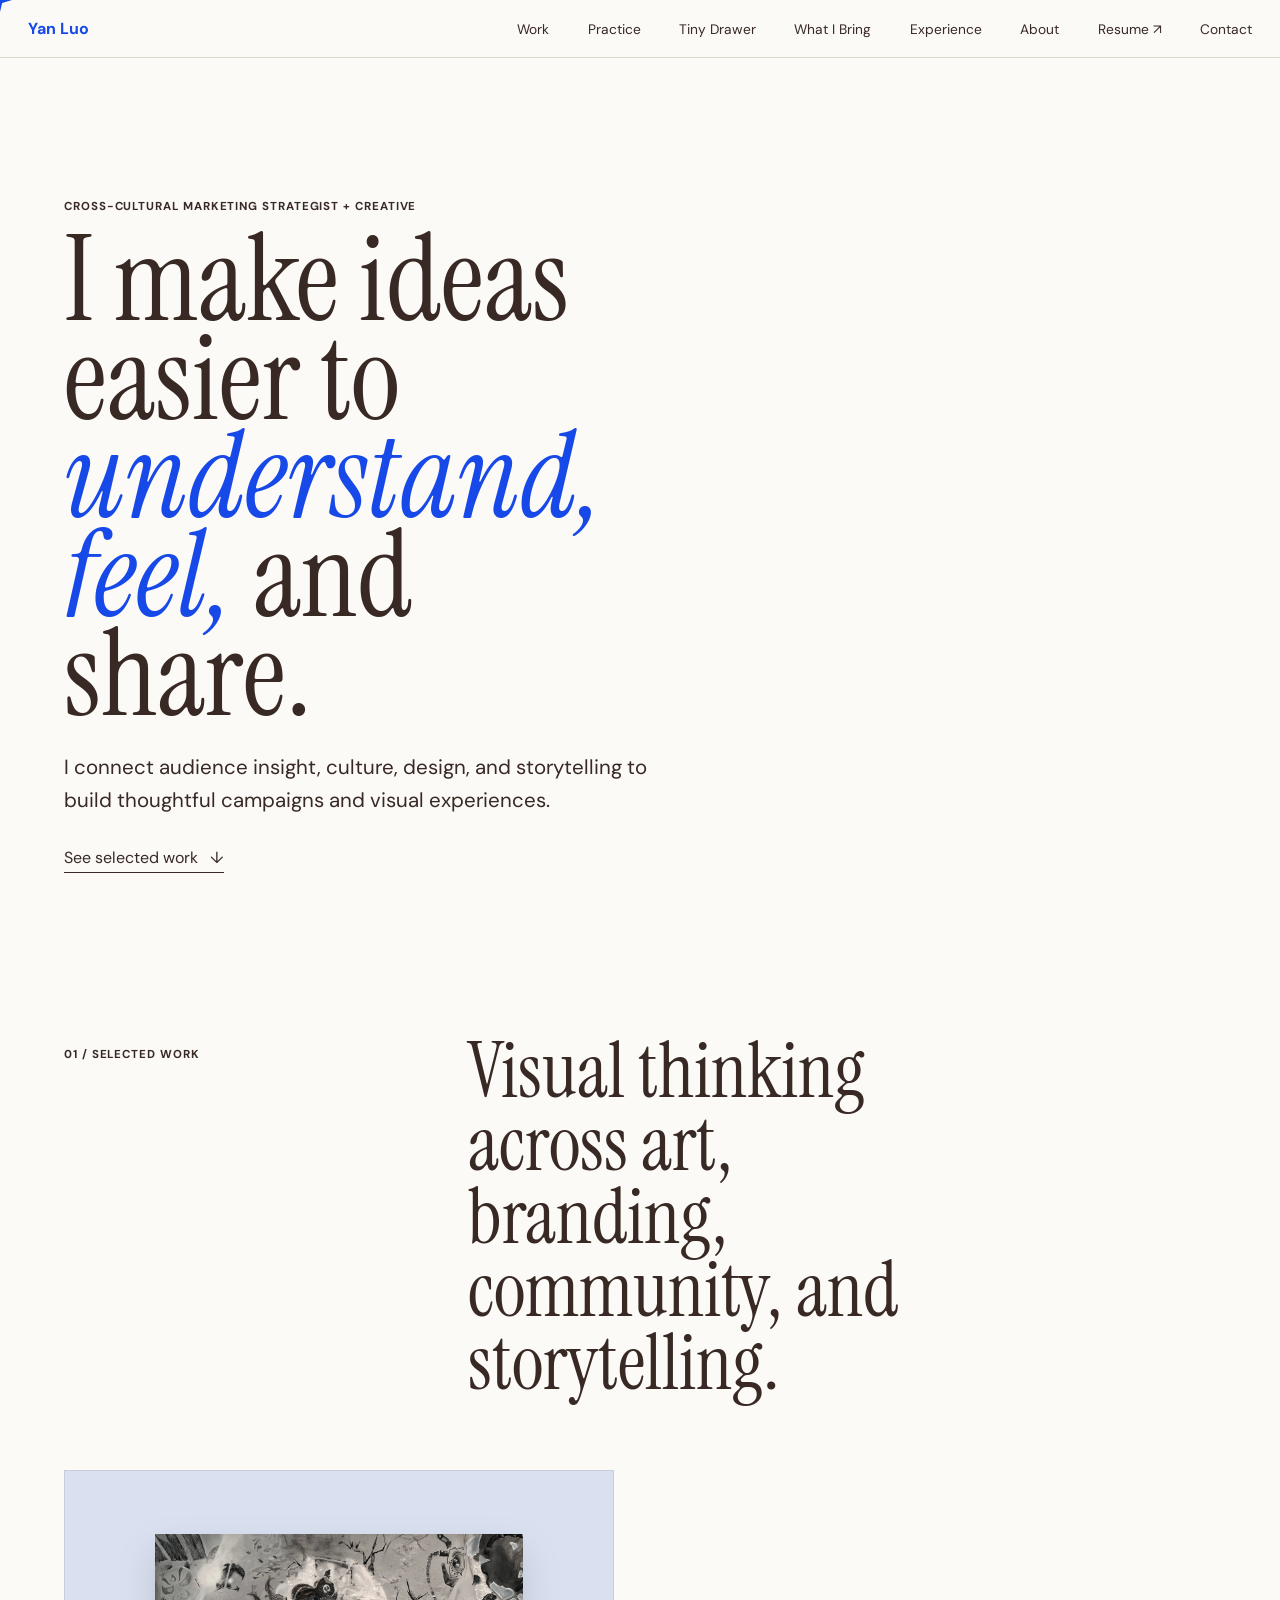
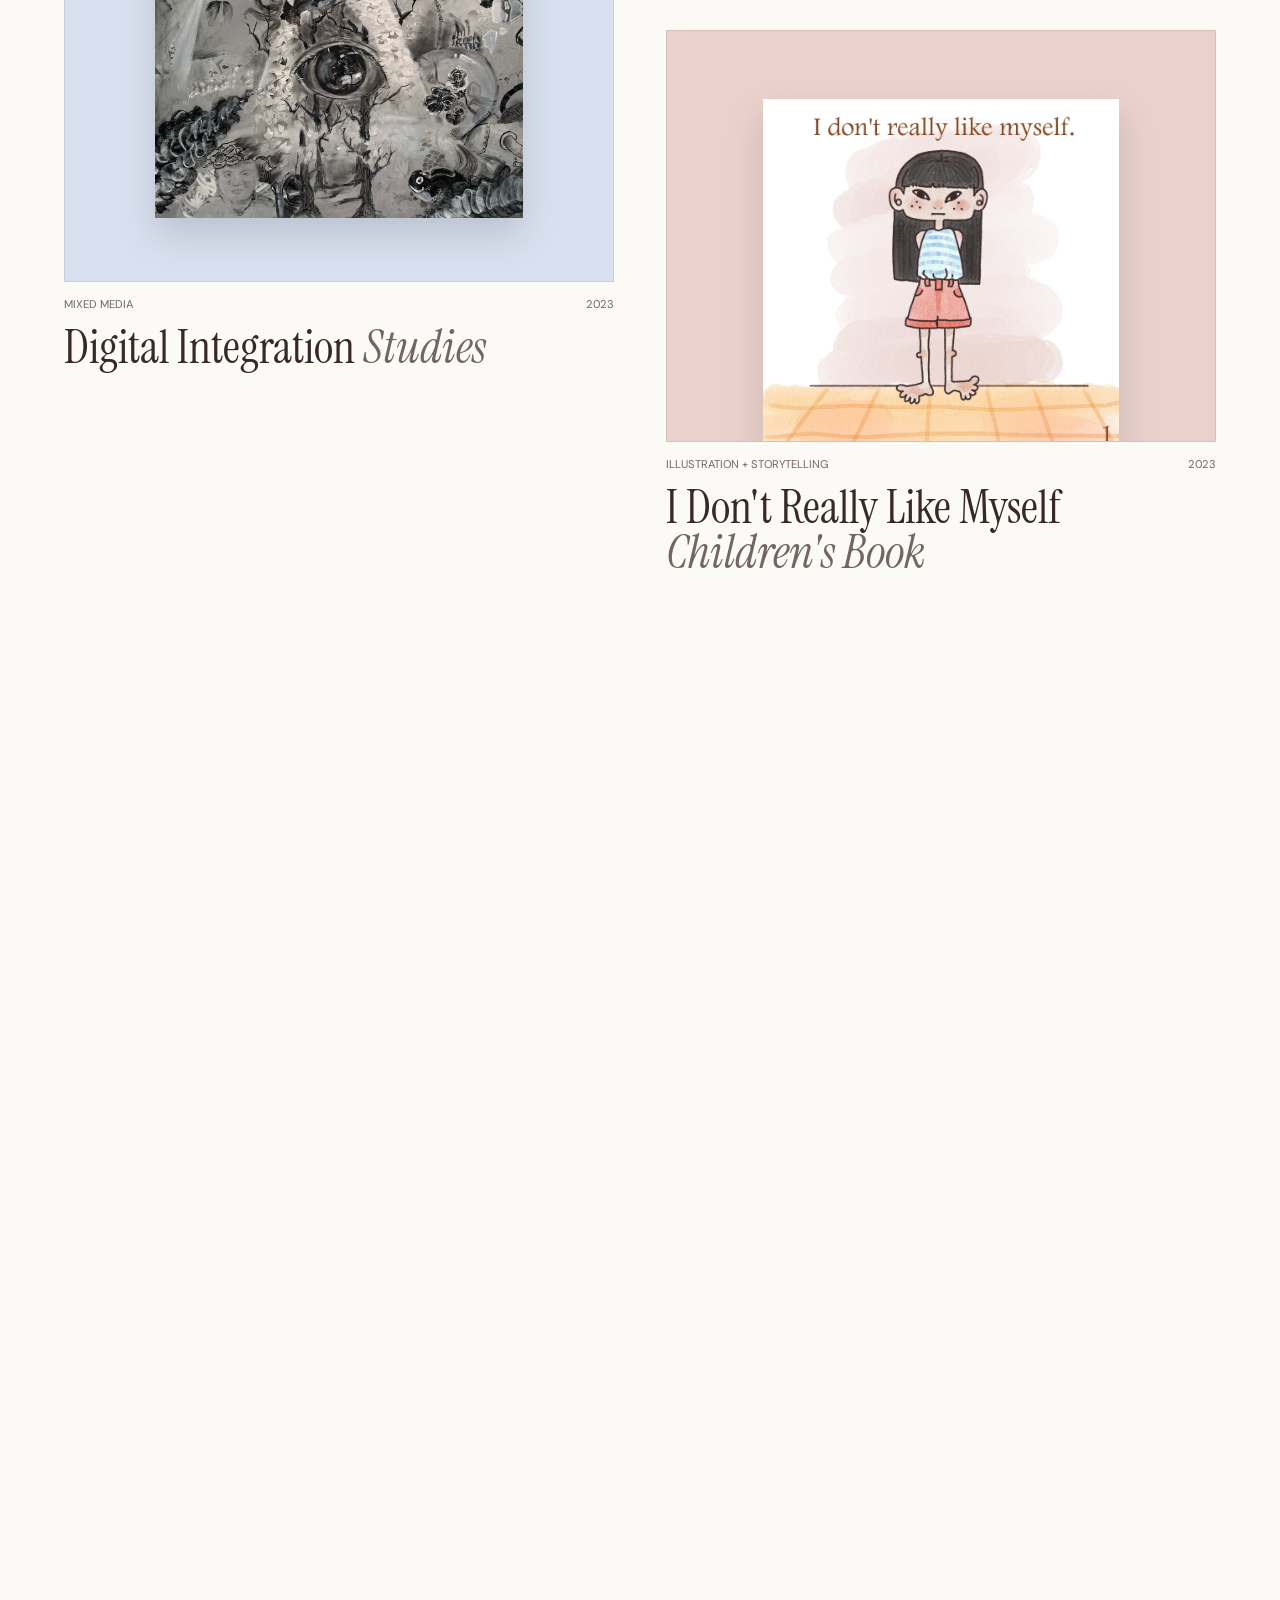
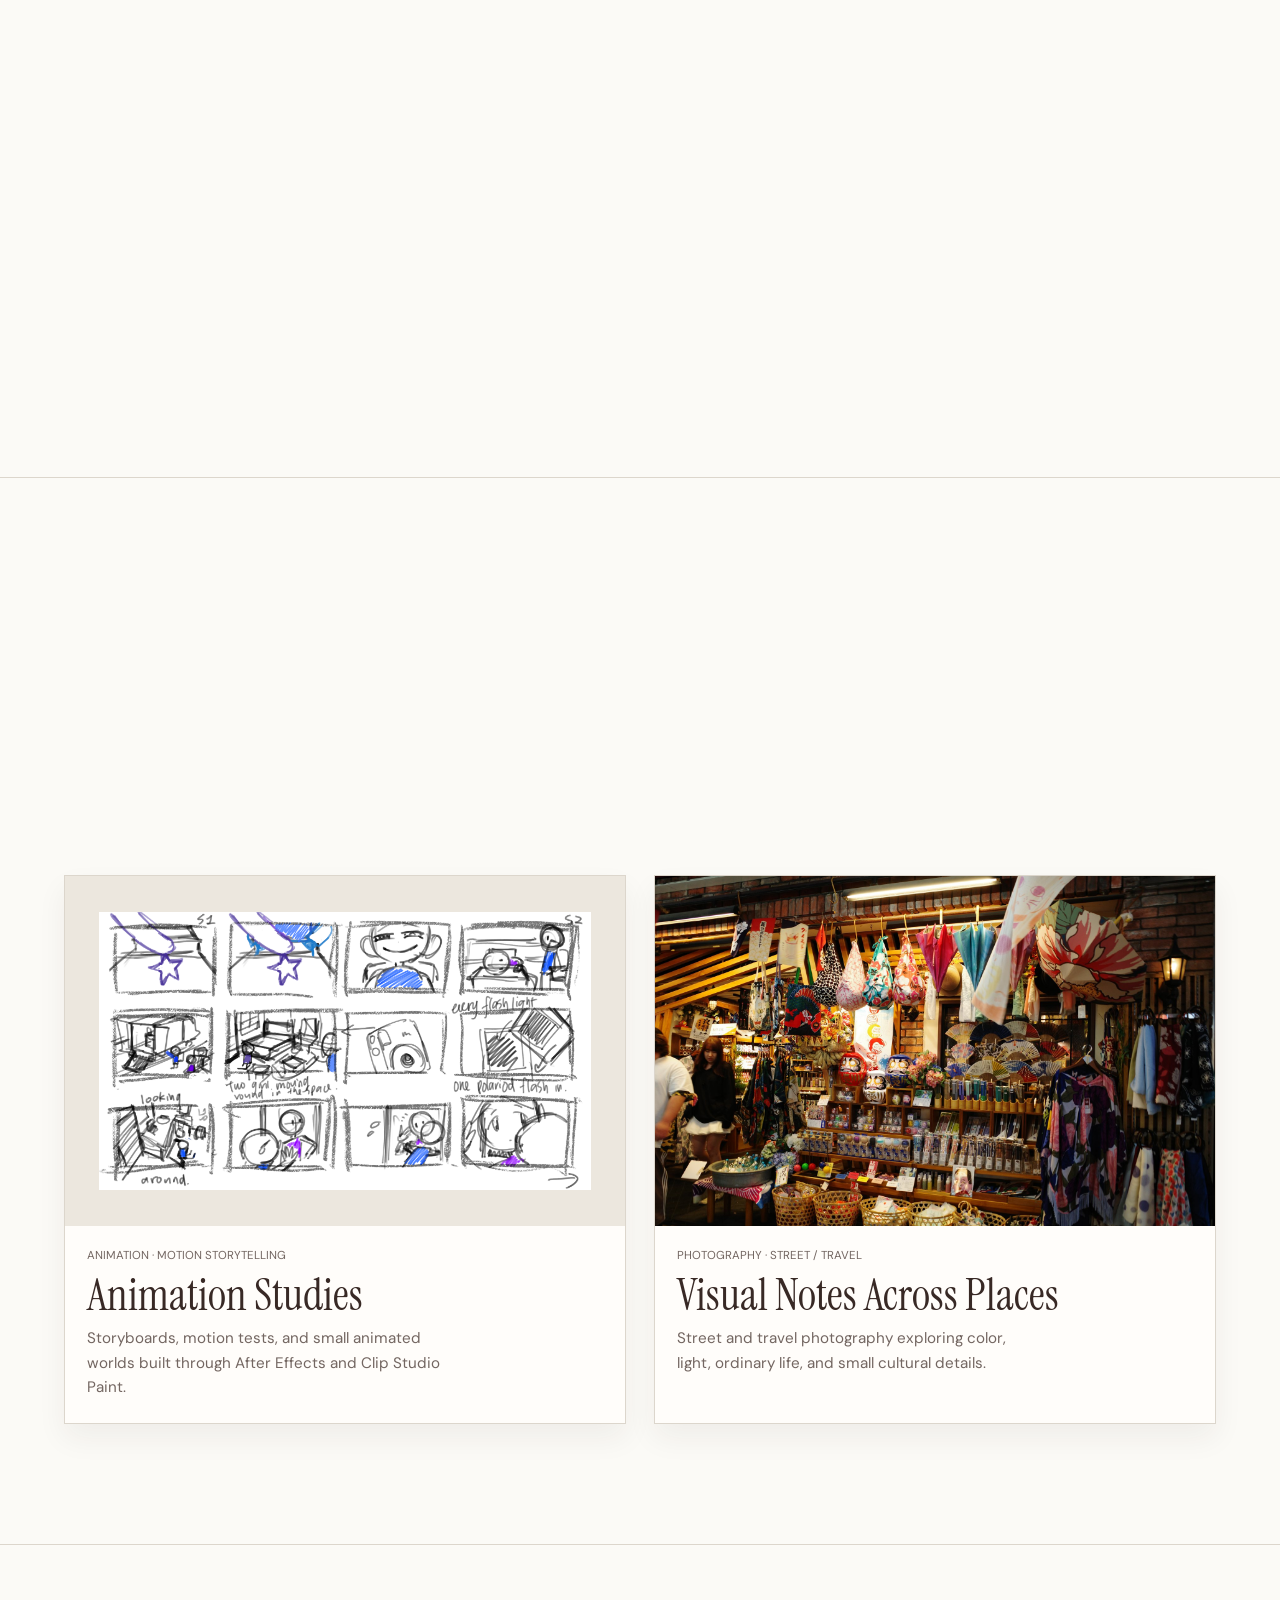
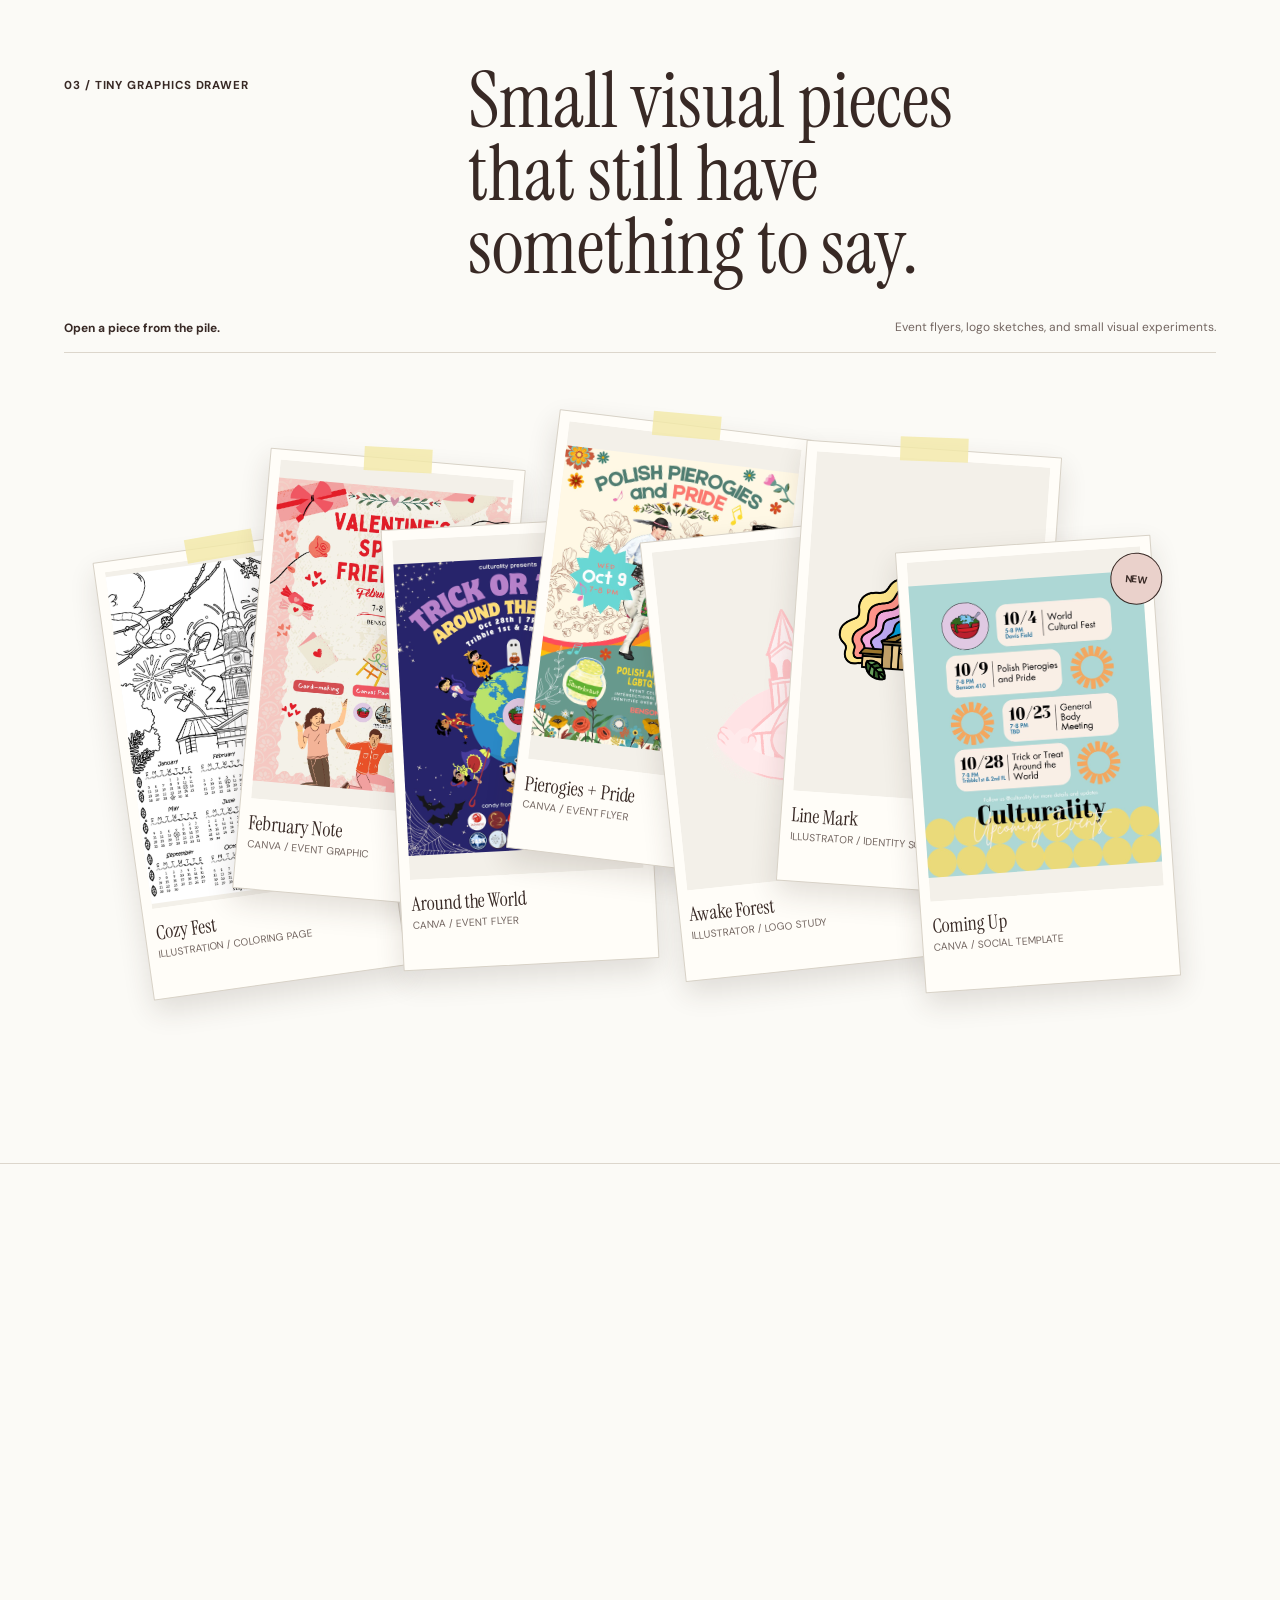
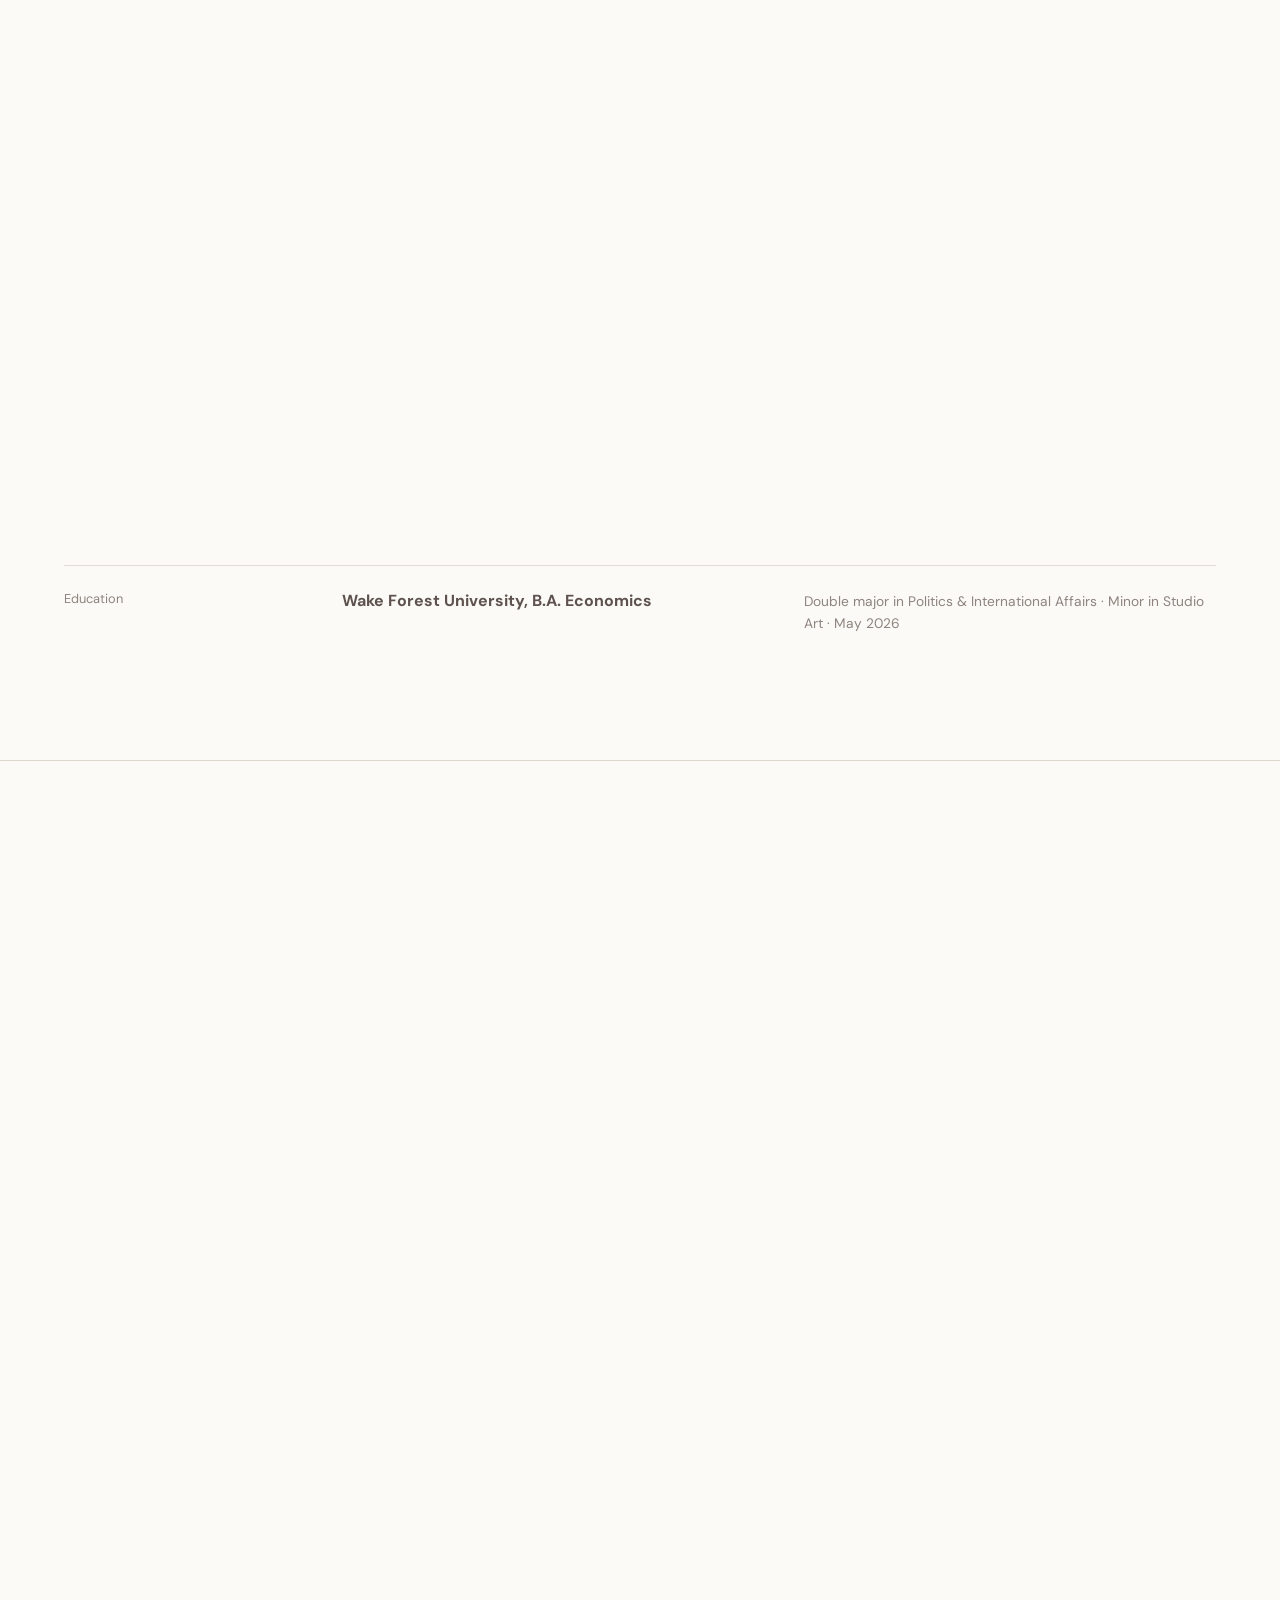
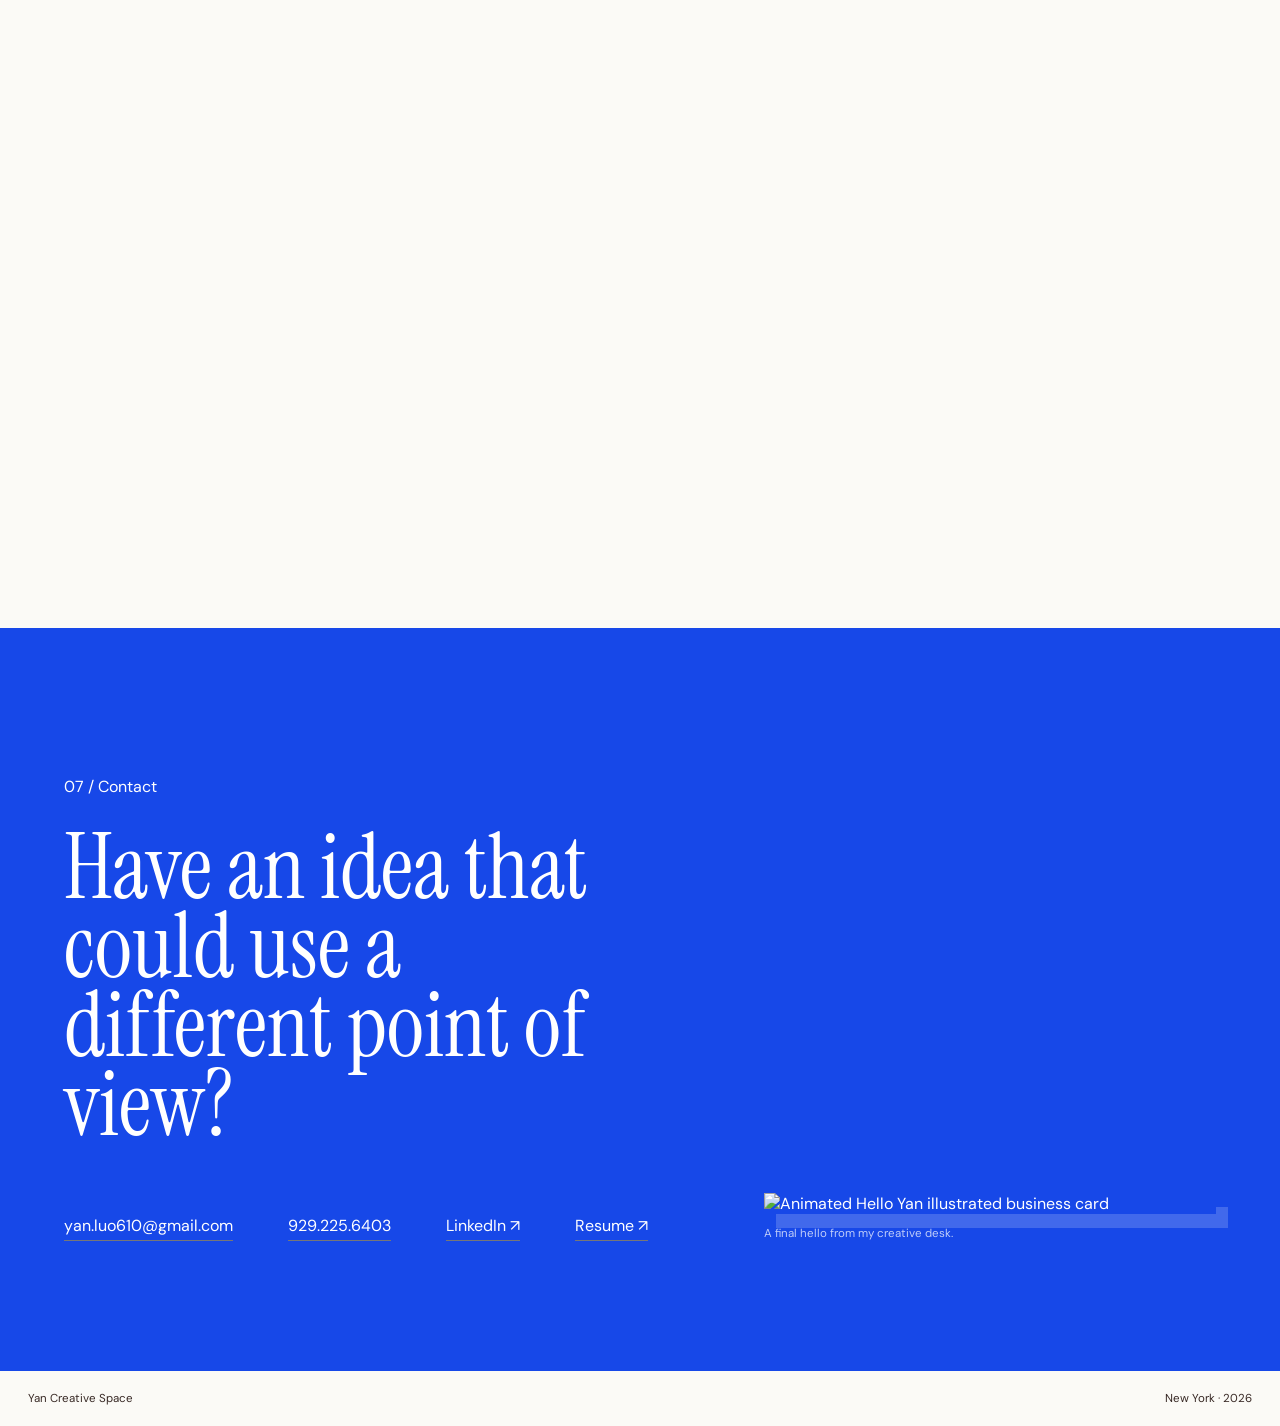
==== commit e5404abb: "Fix Creative Toolkit spacing & Add Animation and Photography" ====
--- a/index.html
+++ b/index.html
@@ -8,7 +8,7 @@
   <link href="https://fonts.googleapis.com/css2?family=DM+Sans:wght@400;500;600;700&family=Instrument+Serif:ital@0;1&display=swap" rel="stylesheet"><link rel="stylesheet" href="styles.css">
 </head>
 <body><div class="cursor-light" aria-hidden="true"></div>
-<header class="site-header"><a class="brand" href="#top">Yan Luo</a><nav aria-label="Primary navigation"><a href="#work">Work</a><a href="#graphics-drawer">Tiny Drawer</a><a href="#index">What I Bring</a><a href="#experience">Experience</a><a href="#about">About</a><a href="assets/web/resume-yan-luo-2026.pdf" target="_blank" rel="noopener">Resume &nearr;</a><a href="#contact">Contact</a></nav></header>
+<header class="site-header"><a class="brand" href="#top">Yan Luo</a><nav aria-label="Primary navigation"><a href="#work">Work</a><a href="#practice">Practice</a><a href="#graphics-drawer">Tiny Drawer</a><a href="#index">What I Bring</a><a href="#experience">Experience</a><a href="#about">About</a><a href="assets/web/resume-yan-luo-2026.pdf" target="_blank" rel="noopener">Resume &nearr;</a><a href="#contact">Contact</a></nav></header>
 <main id="top">
   <section class="new-hero"><div class="hero-lead reveal"><p class="kicker">Cross-cultural marketing strategist + creative</p><h1>I make ideas easier to <em>understand, feel,</em> and share.</h1><p class="hero-summary">I connect audience insight, culture, design, and storytelling to build thoughtful campaigns and visual experiences.</p><a class="text-link" href="#work">See selected work <span>&darr;</span></a></div></section>
 
@@ -22,8 +22,23 @@
     </div>
   </section>
 
+  <section id="practice" class="page-section practice-section">
+    <header class="section-head reveal"><p>02 / Ongoing Creative Practice</p><h2>Creative practices I keep returning to.</h2></header>
+    <p class="practice-intro reveal">Some projects are less about one final deliverable and more about how I keep learning to see, move, frame, and tell stories.</p>
+    <div class="practice-grid">
+      <a class="practice-card reveal" href="animation.html">
+        <div class="practice-visual contain-visual"><img src="assets/web/animation-example-process-storyboard-a1-b4.png" alt="Storyboard frames from Yan's animation studies"></div>
+        <div class="practice-copy"><div class="practice-meta"><span>Animation · Motion Storytelling</span></div><h3>Animation Studies</h3><p>Storyboards, motion tests, and small animated worlds built through After Effects and Clip Studio Paint.</p></div>
+      </a>
+      <a class="practice-card reveal" href="photography.html">
+        <div class="practice-visual"><img src="assets/web/photography-summer-dump-japan-r0000588.jpg" alt="Street and travel photograph from Yan's Visual Notes Across Places series"></div>
+        <div class="practice-copy"><div class="practice-meta"><span>Photography · Street / Travel</span></div><h3>Visual Notes Across Places</h3><p>Street and travel photography exploring color, light, ordinary life, and small cultural details.</p></div>
+      </a>
+    </div>
+  </section>
+
   <section id="graphics-drawer" class="graphics-drawer page-section">
-    <header class="section-head reveal"><p>02 / Tiny Graphics Drawer</p><h2>Small visual pieces that still have something to say.</h2></header>
+    <header class="section-head reveal"><p>03 / Tiny Graphics Drawer</p><h2>Small visual pieces that still have something to say.</h2></header>
     <div class="drawer-intro reveal"><p>Open a piece from the pile.</p><span>Event flyers, logo sketches, and small visual experiments.</span></div>
     <div class="paper-stack reveal" aria-label="A drawer of small design pieces">
       <button class="paper-card" type="button" data-title="Cozy Fest Coloring Page" data-tool="Illustrator / Canva" data-context="Interactive campus event design" data-thought="Turn a promotional graphic into a small moment of participation and play." data-image="assets/web/drawer-cozy-fest.jpg"><span class="paper-tape"></span><img src="assets/web/drawer-cozy-fest.jpg" alt="Cozy Fest illustrated coloring page"><strong>Cozy Fest</strong><small>Illustration / coloring page</small></button>
@@ -36,15 +51,15 @@
     </div>
   </section>
 
-  <section id="index" class="page-section project-index"><header class="section-head reveal"><p>03 / How I can help</p><h2>A small index of what I bring.</h2></header>
+  <section id="index" class="page-section project-index"><header class="section-head reveal"><p>04 / How I can help</p><h2>A small index of what I bring.</h2></header>
     <div class="contribution-grid reveal"><article><span>01</span><h3>Make ideas readable</h3><p>I research, organize, and turn scattered information into clear content, campaigns, and visual systems.</p></article><article><span>02</span><h3>Build community moments</h3><p>I create social campaigns, events, and digital content that help people feel invited and connected.</p></article><article><span>03</span><h3>Connect marketing to follow-up</h3><p>I support email campaigns, CRM organization, HubSpot updates, and tracking so marketing leads somewhere useful.</p></article><article><span>04</span><h3>Move between cultures</h3><p>I use language, context, and care to communicate across English, Mandarin, Cantonese, and Japanese-speaking audiences.</p></article><article><span>05</span><h3>Execute the details</h3><p>I support timelines, archives, websites, logistics, and documentation so teams can move more smoothly.</p></article><article><span>06</span><h3>Add visual personality</h3><p>I bring design, illustration, layout, and storytelling into brand and marketing work.</p></article></div>
   </section>
 
   <aside id="toolkit" class="toolkit-section"><div class="marketers-plate reveal"><div><p class="kicker">Creative Toolkit</p><h3>A Marketer's Plate</h3><p>A playful visual menu of the tools I use to design, organize, publish, and connect ideas.</p></div><div class="plate-visual"><img class="plate-photo" src="assets/web/marketers-plate.jpg" alt="Table setting with a central plate"><div class="tool-place-setting" aria-label="Software tools"><img src="assets/web/software-illustrator.png" alt="Adobe Illustrator"><img src="assets/web/software-photoshop.png" alt="Adobe Photoshop"><img src="assets/web/software-canva.png" alt="Canva"><img src="assets/web/software-figma.png" alt="Figma"><img src="assets/web/software-hubspot.png" alt="HubSpot"><img src="assets/web/software-codex.png" alt="Codex"></div></div></div></aside>
 
-  <section id="experience" class="page-section experience-section"><header class="section-head reveal"><p>04 / Experience</p><h2>Professional + community experience.</h2></header><div class="professional-work reveal"><article><div><h3>Global Hair League</h3><span>Digital Marketing &amp; Brand Associate</span></div><p>Built the WordPress site from the ground up and supported campaigns that increased engagement and community visibility by 15% in one month.</p><a href="https://globalhairleague.com/" target="_blank" rel="noopener">Visit site &nearr;</a></article><article><div><h3>CFO Consulting Partners</h3><span>Marketing Intern</span></div><p>Supported social content, Constant Contact, HubSpot, client tracking, onboarding, and workflow documentation.</p><a href="https://cfoconsultingpartners.com/" target="_blank" rel="noopener">Visit site &nearr;</a></article><article><div><h3>Skip Prosser READ</h3><span>Community literacy</span></div><p>Supported classroom activities, mentorship, and a positive reading experience for elementary students.</p><a href="skip-prosser.html">View story &rarr;</a></article><article><div><h3>Yearbook Committee</h3><span>Earlier editorial work</span></div><p>Created page systems that balanced student stories, image rhythm, and the practical details of production.</p><a href="yearbook.html">View archive &rarr;</a></article></div><div class="education-note reveal"><span>Education</span><strong>Wake Forest University, B.A. Economics</strong><p>Double major in Politics &amp; International Affairs &middot; Minor in Studio Art &middot; May 2026</p></div></section>
+  <section id="experience" class="page-section experience-section"><header class="section-head reveal"><p>05 / Experience</p><h2>Professional + community experience.</h2></header><div class="professional-work reveal"><article><div><h3>Global Hair League</h3><span>Digital Marketing &amp; Brand Associate</span></div><p>Built the WordPress site from the ground up and supported campaigns that increased engagement and community visibility by 15% in one month.</p><a href="https://globalhairleague.com/" target="_blank" rel="noopener">Visit site &nearr;</a></article><article><div><h3>CFO Consulting Partners</h3><span>Marketing Intern</span></div><p>Supported social content, Constant Contact, HubSpot, client tracking, onboarding, and workflow documentation.</p><a href="https://cfoconsultingpartners.com/" target="_blank" rel="noopener">Visit site &nearr;</a></article><article><div><h3>Skip Prosser READ</h3><span>Community literacy</span></div><p>Supported classroom activities, mentorship, and a positive reading experience for elementary students.</p><a href="skip-prosser.html">View story &rarr;</a></article><article><div><h3>Yearbook Committee</h3><span>Earlier editorial work</span></div><p>Created page systems that balanced student stories, image rhythm, and the practical details of production.</p><a href="yearbook.html">View archive &rarr;</a></article></div><div class="education-note reveal"><span>Education</span><strong>Wake Forest University, B.A. Economics</strong><p>Double major in Politics &amp; International Affairs &middot; Minor in Studio Art &middot; May 2026</p></div></section>
 
-  <section id="about" class="page-section about-section"><header class="section-head reveal"><p>05 / About</p><h2>Hello, I'm Yan.</h2></header><div class="about-grid"><div class="about-camera reveal"><img src="assets/web/digital-camera-pic.png" alt="Yan's illustrated digital camera self portrait"></div><div class="about-copy reveal"><p class="about-opening">A cross-cultural marketer and creative who loves bringing people, stories, and visuals together.</p><p>My work sits between research, design, language, and community - whether I'm building a campaign, shaping a brand message, or creating content that helps people feel connected.</p><p>Outside of work, you'll probably find me making art, studying Japanese, riding horses, or searching for a good coffee shop. I'm also a passionate barista, so I believe small details can change the whole experience.</p></div></div>
+  <section id="about" class="page-section about-section"><header class="section-head reveal"><p>06 / About</p><h2>Hello, I'm Yan.</h2></header><div class="about-grid"><div class="about-camera reveal"><img src="assets/web/digital-camera-pic.png" alt="Yan's illustrated digital camera self portrait"></div><div class="about-copy reveal"><p class="about-opening">A cross-cultural marketer and creative who loves bringing people, stories, and visuals together.</p><p>My work sits between research, design, language, and community - whether I'm building a campaign, shaping a brand message, or creating content that helps people feel connected.</p><p>Outside of work, you'll probably find me making art, studying Japanese, riding horses, or searching for a good coffee shop. I'm also a passionate barista, so I believe small details can change the whole experience.</p></div></div>
     <div class="polaroid-strip story-polaroids reveal" aria-label="Snapshots from Yan's life">
       <figure><div class="polaroid-photo"><img src="assets/web/about-everest.jpg" alt="Yan near Mount Everest at age 13"><p>At 13, I reached the closest tourist camp to Mount Everest before it later closed. Instead of taking the bus, I walked there myself at high altitude. Maybe stubborn, maybe brave - probably both.</p></div><figcaption><strong>Everest Base Camp</strong><time>2016</time><span>A 13-year-old me near Mount Everest.</span></figcaption></figure>
       <figure><div class="polaroid-photo"><img src="assets/web/about-first-camera.jpg" alt="Yan with her first Canon camera"><p>I inherited my first Canon camera from my dad and started shooting Threads of Yunnan: Life in Motion. That was when I fell in love with street photography and started noticing the sparkle in mundane, everyday life.</p></div><figcaption><strong>First Camera</strong><time>2023</time><span>Where my love for street photography began.</span></figcaption></figure>
@@ -53,7 +68,7 @@
     </div>
     <div class="language-line reveal"><strong>Languages</strong><span>Mandarin</span><span>Cantonese</span><span>English</span><span>Japanese</span><a href="assets/web/award-certificate-japanese-speaking-proficiency-advanced-low-1.png" target="_blank" rel="noopener">ACTFL Advanced Low &nearr;</a></div>
   </section>
-  <section id="contact" class="contact-section"><div class="contact-copy"><p>06 / Contact</p><h2>Have an idea that could use a different point of view?</h2><div class="contact-row"><a href="mailto:yan.luo610@gmail.com">yan.luo610@gmail.com</a><a href="tel:9292256403">929.225.6403</a><a href="https://www.linkedin.com/in/yan-luo-b403a42a7/" target="_blank" rel="noopener">LinkedIn &nearr;</a><a href="assets/web/resume-yan-luo-2026.pdf" target="_blank" rel="noopener">Resume &nearr;</a></div></div><figure class="contact-signature reveal"><img src="assets/web/hello-yan-card.gif" alt="Animated Hello Yan illustrated business card"><figcaption>A final hello from my creative desk.</figcaption></figure></section>
+  <section id="contact" class="contact-section"><div class="contact-copy"><p>07 / Contact</p><h2>Have an idea that could use a different point of view?</h2><div class="contact-row"><a href="mailto:yan.luo610@gmail.com">yan.luo610@gmail.com</a><a href="tel:9292256403">929.225.6403</a><a href="https://www.linkedin.com/in/yan-luo-b403a42a7/" target="_blank" rel="noopener">LinkedIn &nearr;</a><a href="assets/web/resume-yan-luo-2026.pdf" target="_blank" rel="noopener">Resume &nearr;</a></div></div><figure class="contact-signature reveal"><img src="assets/web/hello-yan-card.gif" alt="Animated Hello Yan illustrated business card"><figcaption>A final hello from my creative desk.</figcaption></figure></section>
 </main>
 <div class="graphics-lightbox" role="dialog" aria-modal="true" aria-labelledby="graphics-lightbox-title" hidden><button class="graphics-lightbox-close" type="button" aria-label="Close image viewer">&times;</button><div class="graphics-lightbox-sheet"><div class="graphics-lightbox-media"><img alt=""></div><div class="graphics-lightbox-copy"><p>From the drawer</p><h2 id="graphics-lightbox-title"></h2><dl><div><dt>Tool</dt><dd data-field="tool"></dd></div><div><dt>Context</dt><dd data-field="context"></dd></div><div><dt>Thought</dt><dd data-field="thought"></dd></div></dl></div></div></div>
 <footer><span>Yan Creative Space</span><span>New York &middot; 2026</span></footer><script src="script.js"></script></body></html>
--- a/styles.css
+++ b/styles.css
@@ -49,7 +49,7 @@
 /* About, contact, and process cleanup */
 .story-polaroids{display:grid;grid-template-columns:repeat(4,minmax(0,1fr));gap:clamp(14px,2vw,28px);align-items:start;margin:90px 0 55px;padding:20px 0 40px;overflow:visible}.story-polaroids figure,.story-polaroids figure:nth-of-type(n){width:auto;min-width:0;margin:0;padding:10px 10px 26px;transform:none}.story-polaroids figure:nth-child(2),.story-polaroids figure:nth-child(4){margin-top:28px}.story-polaroids .polaroid-photo{aspect-ratio:4/5}.story-polaroids .polaroid-photo img{width:100%;height:100%;aspect-ratio:auto;object-fit:cover}.story-polaroids .polaroid-photo p{align-items:flex-end;padding:16px;background:linear-gradient(transparent 0%,rgba(34,27,24,.94) 42%);font-family:"DM Sans",Arial,sans-serif;font-size:.7rem;line-height:1.42}.story-polaroids figure:hover{transform:translateY(-10px) rotate(-1deg)}.story-polaroids figure:nth-child(even):hover{transform:translateY(-10px) rotate(1deg)}
 .contact-section{display:grid;grid-template-columns:minmax(0,1.15fr) minmax(280px,.85fr);gap:7vw;align-items:end}.contact-section h2{font-size:clamp(3.4rem,7vw,7.5rem)}.contact-signature{justify-self:end;width:min(100%,540px);margin:0}.contact-signature img{width:100%;object-fit:contain;background:transparent;box-shadow:12px 14px 0 rgba(255,255,255,.18)}.contact-signature figcaption{margin-top:12px;color:rgba(255,255,255,.72);font-size:.72rem}.tool-place-setting{grid-template-columns:repeat(3,clamp(36px,4.5vw,62px));gap:clamp(8px,1.2vw,15px)}
-.process-hero{min-height:62vh}.process-phases{width:min(1200px,calc(100% - 56px));margin:0 auto 120px}.process-phase{display:grid;grid-template-columns:minmax(250px,.62fr) minmax(0,1.38fr);gap:7vw;align-items:center;padding:110px 0;border-top:1px solid var(--line)}.process-phase.reverse .process-phase-copy{order:2}.process-phase.reverse .process-gallery{order:1}.process-phase-copy>p:first-child{margin:0 0 18px;font-size:.7rem;font-weight:700;text-transform:uppercase}.process-phase-copy h2{margin:0 0 24px;font-family:"Instrument Serif",Georgia,serif;font-size:clamp(3rem,5vw,5.5rem);font-weight:400;line-height:.92}.process-phase-copy>p:not(:first-child){color:var(--muted);font-size:.98rem}.process-phase-copy span{display:block;margin-top:30px;padding-top:15px;border-top:1px solid var(--line);color:var(--cobalt);font-size:.76rem;font-weight:600;line-height:1.5}.process-gallery{display:grid;gap:14px}.process-gallery.three{grid-template-columns:repeat(3,minmax(0,1fr));align-items:center}.process-gallery img{width:100%;max-height:720px;object-fit:contain;background:#eee8df}.process-gallery.three img:nth-child(2){transform:translateY(35px)}
+.process-hero{min-height:62vh}.process-phases{width:min(1200px,calc(100% - 56px));margin:0 auto 120px}.process-phase{display:grid;grid-template-columns:minmax(250px,.62fr) minmax(0,1.38fr);gap:7vw;align-items:center;padding:110px 0;border-top:1px solid var(--line)}.process-phase.reverse .process-phase-copy{order:2}.process-phase.reverse .process-gallery{order:1}.process-phase-copy>p:first-child{margin:0 0 18px;font-size:.7rem;font-weight:700;text-transform:uppercase}.process-phase-copy h2{margin:0 0 24px;font-family:"Instrument Serif",Georgia,serif;font-size:clamp(3rem,5vw,5.5rem);font-weight:400;line-height:.92}.process-phase-copy>p:not(:first-child){color:var(--muted);font-size:.98rem}.process-phase-copy span{display:block;margin-top:30px;padding-top:15px;border-top:1px solid var(--line);color:var(--cobalt);font-size:.76rem;font-weight:600;line-height:1.5}.process-gallery{display:grid;gap:14px}.process-gallery.three{grid-template-columns:repeat(3,minmax(0,1fr));align-items:center}.process-gallery img,.process-gallery video{width:100%;max-height:720px;object-fit:contain;background:#eee8df}.process-gallery.three img:nth-child(2){transform:translateY(35px)}
 @media(max-width:900px){.story-polaroids{grid-template-columns:repeat(2,minmax(0,1fr))}.story-polaroids figure:nth-child(n){margin-top:0}.contact-section{grid-template-columns:1fr}.contact-signature{justify-self:start;margin-top:30px}.process-phase,.process-phase.reverse{grid-template-columns:1fr;gap:40px;padding:80px 0}.process-phase.reverse .process-phase-copy,.process-phase.reverse .process-gallery{order:initial}}
 @media(max-width:560px){.story-polaroids{grid-template-columns:1fr;gap:28px}.story-polaroids figure{width:min(100%,340px)!important;margin-inline:auto!important}.story-polaroids .polaroid-photo p{position:relative;min-height:112px;background:#332925;opacity:1;transform:none}.contact-signature{width:100%}.process-gallery.three{grid-template-columns:1fr}.process-gallery.three img:nth-child(2){transform:none}.process-phases{width:calc(100% - 40px)}}
 
@@ -58,3 +58,250 @@
 .book-hero{min-height:66vh}.book-hero h1{max-width:10ch}.book-hero .detail-intro .detail-link{display:inline-block;margin-top:22px}.book-cover{max-height:82vh;background:#ead1cb!important}.book-story{width:min(1100px,calc(100% - 56px));margin:0 auto 120px}.book-story article{display:grid;grid-template-columns:140px minmax(260px,.9fr) minmax(300px,1.1fr);gap:4vw;padding:70px 0;border-top:1px solid var(--line)}.book-story article>p,.book-sequence header>p,.book-takeaways>p{margin:0;font-size:.7rem;font-weight:700;text-transform:uppercase}.book-story h2,.book-sequence h2,.book-takeaways h2{margin:0;font-family:"Instrument Serif",Georgia,serif;font-size:clamp(2.8rem,5vw,5.5rem);font-weight:400;line-height:.92}.book-story article div p{margin:0 0 14px;color:var(--muted);font-size:.95rem}.book-sequence{padding:110px max(28px,5vw);background:#eee5d9}.book-sequence header{display:grid;grid-template-columns:1fr 2fr;gap:4vw;margin-bottom:70px}.book-sequence header h2{max-width:15ch}.book-pages{display:grid;grid-template-columns:repeat(3,minmax(0,1fr));gap:18px}.book-pages img{width:100%;aspect-ratio:1;object-fit:contain;background:#fff;box-shadow:0 12px 28px rgba(56,41,37,.1)}.book-pages img:nth-child(3n+2){transform:translateY(26px)}.book-takeaways{display:grid;grid-template-columns:140px 1fr 1fr;gap:4vw;width:min(1100px,calc(100% - 56px));margin:120px auto;padding-top:55px;border-top:1px solid var(--line)}.book-takeaways ul{margin:0;padding:0;list-style:none}.book-takeaways li{padding:16px 0;border-top:1px solid var(--line);color:var(--muted);line-height:1.5}.book-takeaways li::before{content:"+";display:inline-block;width:25px;color:var(--cobalt);font-weight:700}
 @media(max-width:900px){.book-story article,.book-takeaways{grid-template-columns:1fr;gap:24px}.book-sequence header{grid-template-columns:1fr}.book-pages{grid-template-columns:repeat(2,minmax(0,1fr))}.book-pages img:nth-child(3n+2){transform:none}}
 @media(max-width:560px){.story-polaroids .polaroid-photo p{padding:18px;overflow:visible}.book-story,.book-takeaways{width:calc(100% - 40px)}.book-story article{padding:55px 0}.book-sequence{padding:75px 20px}.book-pages{grid-template-columns:1fr}.book-pages img{aspect-ratio:auto}.book-takeaways{margin:80px auto}}
+
+/* Current portfolio cleanup */
+:root{--site-max-width:1320px}
+.site-header{gap:18px}
+.site-header nav{flex-wrap:wrap;justify-content:flex-end;row-gap:8px}
+.site-header nav a{white-space:nowrap}
+
+.experience-section,
+.about-section,
+.toolkit-section,
+.graphics-drawer,
+.project-index{background:var(--paper)}
+
+.practice-section{border-top:1px solid var(--line);background:var(--paper)}
+.practice-intro{
+  max-width:640px;
+  margin:-34px 0 44px;
+  color:var(--muted);
+  font-size:1rem;
+}
+.practice-grid{
+  display:grid;
+  grid-template-columns:repeat(2,minmax(0,1fr));
+  gap:28px;
+}
+.practice-card{
+  display:grid;
+  grid-template-rows:auto 1fr;
+  min-height:100%;
+  border:1px solid var(--line);
+  background:#fffdfa;
+  box-shadow:0 14px 28px rgba(56,41,37,.06);
+  transition:transform .28s ease,box-shadow .28s ease,border-color .28s ease;
+}
+.practice-card:hover,
+.practice-card:focus-visible{
+  transform:translateY(-6px);
+  box-shadow:0 22px 40px rgba(56,41,37,.12);
+  border-color:#c9beb0;
+}
+.practice-visual{
+  display:grid;
+  place-items:center;
+  aspect-ratio:16/10;
+  overflow:hidden;
+  background:#ece7de;
+}
+.practice-visual img{
+  width:100%;
+  height:100%;
+  object-fit:cover;
+  transition:transform .35s ease;
+}
+.practice-card:hover .practice-visual img,
+.practice-card:focus-visible .practice-visual img{transform:scale(1.03)}
+.practice-visual.contain-visual img{
+  object-fit:contain;
+  width:88%;
+  height:88%;
+}
+.practice-copy{padding:22px 22px 24px}
+.practice-meta{
+  display:flex;
+  justify-content:space-between;
+  gap:12px;
+  color:var(--muted);
+  font-size:.72rem;
+  text-transform:uppercase;
+}
+.practice-copy h3{
+  margin:12px 0 10px;
+  font-family:"Instrument Serif",Georgia,serif;
+  font-size:clamp(2rem,3.4vw,3.3rem);
+  font-weight:400;
+  line-height:.95;
+}
+.practice-copy p{
+  max-width:36ch;
+  margin:0;
+  color:var(--muted);
+  font-size:.95rem;
+}
+
+.toolkit-section{padding:0}
+.marketers-plate{
+  width:min(var(--site-max-width),100%);
+  margin:0 auto;
+  padding:clamp(3rem,6vw,6rem) clamp(1.5rem,5vw,5rem) clamp(1.75rem,3vw,2.5rem);
+}
+.marketers-plate>div:first-child{padding-left:clamp(.5rem,1.6vw,1.5rem)}
+
+.story-polaroids{
+  grid-template-columns:repeat(4,minmax(0,1fr));
+  gap:clamp(16px,2vw,28px);
+  margin:82px 0 42px;
+  padding:8px 0 28px;
+  overflow:visible;
+}
+.story-polaroids figure,
+.story-polaroids figure:nth-of-type(n){
+  display:flex;
+  flex-direction:column;
+  width:auto;
+  min-width:0;
+  min-height:100%;
+  margin:0;
+  padding:10px 10px 22px;
+  transform:none;
+}
+.story-polaroids figure:nth-child(2),
+.story-polaroids figure:nth-child(4){margin-top:20px}
+.story-polaroids .polaroid-photo{
+  position:relative;
+  aspect-ratio:1/1;
+  overflow:hidden;
+  background:#ece8e0;
+}
+.story-polaroids .polaroid-photo img{
+  width:100%;
+  height:100%;
+  object-fit:cover;
+  object-position:center;
+}
+.story-polaroids figure:nth-child(1) .polaroid-photo img{object-position:center 22%}
+.story-polaroids figure:nth-child(2) .polaroid-photo img{object-position:center 18%}
+.story-polaroids figure:nth-child(3) .polaroid-photo img{object-position:center 35%}
+.story-polaroids figure:nth-child(4) .polaroid-photo img{object-position:center 20%}
+.story-polaroids .polaroid-photo p{
+  position:absolute;
+  inset:0;
+  display:block;
+  margin:0;
+  padding:46% 16px 16px;
+  background:linear-gradient(180deg,rgba(34,27,24,0) 18%,rgba(34,27,24,.92) 100%);
+  color:#fff;
+  font-family:"DM Sans",Arial,sans-serif;
+  font-size:.72rem;
+  line-height:1.48;
+  text-align:left;
+  column-count:1;
+  columns:auto;
+  word-spacing:normal;
+  white-space:normal;
+  opacity:0;
+  transform:translateY(8px);
+  transition:opacity .24s ease,transform .28s ease;
+  overflow:auto;
+}
+.story-polaroids figure:hover .polaroid-photo p,
+.story-polaroids figure:focus-within .polaroid-photo p{
+  opacity:1;
+  transform:none;
+}
+.story-polaroids figcaption{
+  display:grid;
+  grid-template-columns:1fr auto;
+  gap:4px 10px;
+  padding-top:12px;
+  text-align:left;
+}
+
+.language-line{
+  gap:8px;
+  margin-top:26px;
+  padding-top:18px;
+  border-top:1px solid var(--line);
+}
+.language-line strong{
+  margin-right:10px;
+  font-size:.76rem;
+  text-transform:uppercase;
+  letter-spacing:.08em;
+}
+.language-line span{
+  padding:6px 10px;
+  font-size:.76rem;
+  background:#fff;
+}
+.language-line a{
+  margin-left:auto;
+  font-size:.8rem;
+  white-space:nowrap;
+}
+
+.signal-list{
+  margin:0;
+  padding:0;
+  list-style:none;
+}
+.signal-list li{
+  padding:15px 0;
+  border-top:1px solid var(--line);
+  color:var(--muted);
+  line-height:1.5;
+}
+.signal-list li::before{
+  content:"+";
+  display:inline-block;
+  width:24px;
+  color:var(--cobalt);
+  font-weight:700;
+}
+.signal-list.two-column{
+  display:grid;
+  grid-template-columns:repeat(2,minmax(0,1fr));
+  gap:0 28px;
+}
+
+@media(max-width:900px){
+  .site-header{align-items:flex-start}
+  .site-header nav{justify-content:flex-start}
+  .practice-grid{grid-template-columns:1fr}
+  .signal-list.two-column{grid-template-columns:1fr}
+  .story-polaroids{grid-template-columns:repeat(2,minmax(0,1fr))}
+  .story-polaroids figure:nth-child(n){margin-top:0}
+}
+
+@media(max-width:680px){
+  .site-header{padding:14px 18px}
+  .site-header nav{gap:10px 14px}
+  .site-header nav a{font-size:.78rem}
+}
+
+@media(max-width:560px){
+  .practice-intro{margin:-20px 0 30px}
+  .practice-copy{padding:18px 18px 20px}
+  .marketers-plate{
+    width:100%;
+    padding:62px 20px 24px;
+  }
+  .marketers-plate>div:first-child{padding-left:0}
+  .story-polaroids{grid-template-columns:1fr;gap:24px}
+  .story-polaroids figure{width:min(100%,340px)!important;margin-inline:auto!important}
+  .story-polaroids .polaroid-photo p{
+    position:absolute;
+    min-height:0;
+    padding:48% 16px 16px;
+    opacity:1;
+    transform:none;
+    overflow:auto;
+  }
+  .language-line strong,
+  .language-line a{
+    width:100%;
+    margin-left:0;
+  }
+}
